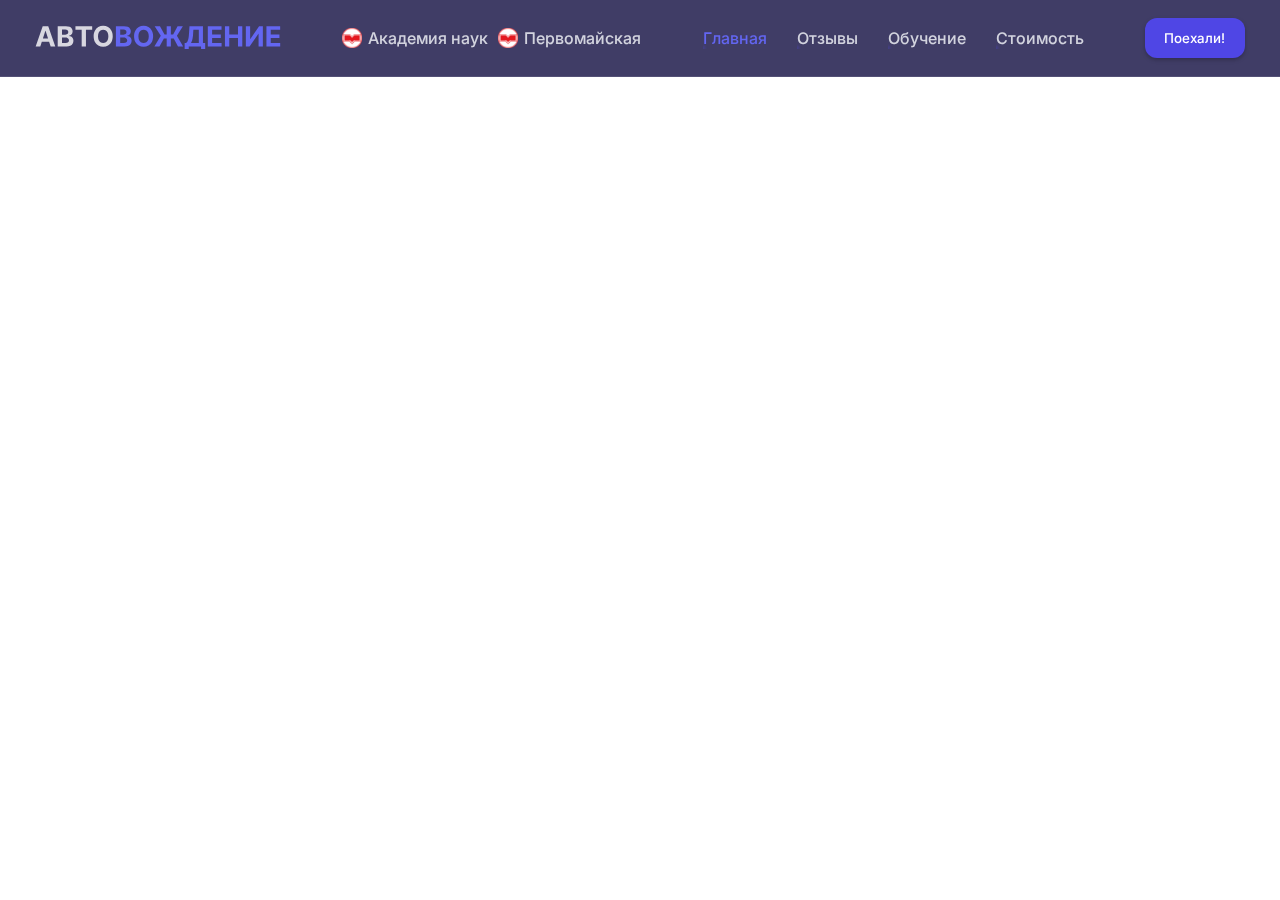
==== html/main_page.html @ e0bcc2ed "header layout complete" ====
<!DOCTYPE html>
<html lang="en">
  <head>
    <meta charset="UTF-8" />
    <meta name="viewport" content="width=device-width, initial-scale=1.0" />
    <link rel="stylesheet" href="../styles/css/style.css" />
    <link rel="stylesheet" href="../styles/main-page/css/style.css" />
    <title>Автовождение - Главная</title>
  </head>
  <body>
    <header class="header">
      <div class="header__logo">
        <svg
          xmlns="http://www.w3.org/2000/svg"
          width="246"
          height="26"
          viewBox="0 0 246 21"
          fill="none"
        >
          <path
            d="M5.27983 21H0.666193L7.69602 0.636363H13.2443L20.2642 21H15.6506L10.5497 5.28977H10.3906L5.27983 21ZM4.99148 12.9957H15.8892V16.3565H4.99148V12.9957ZM22.7152 21V0.636363H30.8686C32.3667 0.636363 33.6162 0.858428 34.6172 1.30256C35.6181 1.74669 36.3705 2.36316 36.8743 3.15199C37.3781 3.93419 37.63 4.8357 37.63 5.85653C37.63 6.65199 37.4709 7.35133 37.1527 7.95455C36.8345 8.55114 36.397 9.04167 35.8402 9.42614C35.29 9.80398 34.6603 10.0724 33.951 10.2315V10.4304C34.7266 10.4635 35.4524 10.6823 36.1286 11.0866C36.8113 11.491 37.3648 12.0578 37.7891 12.7869C38.2133 13.5095 38.4254 14.3712 38.4254 15.3722C38.4254 16.4527 38.157 17.4171 37.62 18.2656C37.0897 19.1075 36.3042 19.7737 35.2635 20.2642C34.2228 20.7547 32.9401 21 31.4155 21H22.7152ZM27.0206 17.4801H30.5305C31.7304 17.4801 32.6054 17.2514 33.1555 16.794C33.7057 16.33 33.9808 15.7135 33.9808 14.9446C33.9808 14.3812 33.8449 13.884 33.5732 13.4531C33.3014 13.0223 32.9136 12.6842 32.4098 12.4389C31.9126 12.1937 31.3194 12.071 30.63 12.071H27.0206V17.4801ZM27.0206 9.15767H30.2124C30.8023 9.15767 31.326 9.05492 31.7834 8.84943C32.2474 8.63731 32.612 8.33902 32.8771 7.95455C33.1489 7.57008 33.2848 7.10938 33.2848 6.57244C33.2848 5.83665 33.023 5.24337 32.4993 4.79261C31.9822 4.34186 31.2464 4.11648 30.2919 4.11648H27.0206V9.15767ZM40.4513 4.18608V0.636363H57.1758V4.18608H50.9414V21H46.6857V4.18608H40.4513ZM77.7134 10.8182C77.7134 13.0388 77.2925 14.928 76.4506 16.4858C75.6154 18.0436 74.4753 19.2334 73.0302 20.0554C71.5917 20.8707 69.9743 21.2784 68.1779 21.2784C66.3683 21.2784 64.7442 20.8674 63.3058 20.0455C61.8673 19.2235 60.7305 18.0336 59.8952 16.4759C59.06 14.9181 58.6424 13.0322 58.6424 10.8182C58.6424 8.59754 59.06 6.70833 59.8952 5.15057C60.7305 3.5928 61.8673 2.40625 63.3058 1.59091C64.7442 0.768939 66.3683 0.357954 68.1779 0.357954C69.9743 0.357954 71.5917 0.768939 73.0302 1.59091C74.4753 2.40625 75.6154 3.5928 76.4506 5.15057C77.2925 6.70833 77.7134 8.59754 77.7134 10.8182ZM73.3484 10.8182C73.3484 9.37973 73.1329 8.16667 72.7021 7.17898C72.2778 6.19129 71.6779 5.44224 70.9023 4.93182C70.1268 4.4214 69.2186 4.16619 68.1779 4.16619C67.1372 4.16619 66.229 4.4214 65.4535 4.93182C64.6779 5.44224 64.0747 6.19129 63.6438 7.17898C63.2196 8.16667 63.0075 9.37973 63.0075 10.8182C63.0075 12.2566 63.2196 13.4697 63.6438 14.4574C64.0747 15.4451 64.6779 16.1941 65.4535 16.7045C66.229 17.215 67.1372 17.4702 68.1779 17.4702C69.2186 17.4702 70.1268 17.215 70.9023 16.7045C71.6779 16.1941 72.2778 15.4451 72.7021 14.4574C73.1329 13.4697 73.3484 12.2566 73.3484 10.8182Z"
            fill="white"
            fill-opacity="0.8"
          />
          <path
            d="M80.9027 21V0.636363H89.0561C90.5542 0.636363 91.8037 0.858428 92.8047 1.30256C93.8056 1.74669 94.558 2.36316 95.0618 3.15199C95.5656 3.93419 95.8175 4.8357 95.8175 5.85653C95.8175 6.65199 95.6584 7.35133 95.3402 7.95455C95.022 8.55114 94.5845 9.04167 94.0277 9.42614C93.4775 9.80398 92.8478 10.0724 92.1385 10.2315V10.4304C92.9141 10.4635 93.6399 10.6823 94.3161 11.0866C94.9988 11.491 95.5523 12.0578 95.9766 12.7869C96.4008 13.5095 96.6129 14.3712 96.6129 15.3722C96.6129 16.4527 96.3445 17.4171 95.8075 18.2656C95.2772 19.1075 94.4917 19.7737 93.451 20.2642C92.4103 20.7547 91.1276 21 89.603 21H80.9027ZM85.2081 17.4801H88.718C89.9179 17.4801 90.7929 17.2514 91.343 16.794C91.8932 16.33 92.1683 15.7135 92.1683 14.9446C92.1683 14.3812 92.0324 13.884 91.7607 13.4531C91.4889 13.0223 91.1011 12.6842 90.5973 12.4389C90.1001 12.1937 89.5069 12.071 88.8175 12.071H85.2081V17.4801ZM85.2081 9.15767H88.3999C88.9898 9.15767 89.5135 9.05492 89.9709 8.84943C90.4349 8.63731 90.7995 8.33902 91.0646 7.95455C91.3364 7.57008 91.4723 7.10938 91.4723 6.57244C91.4723 5.83665 91.2105 5.24337 90.6868 4.79261C90.1697 4.34186 89.4339 4.11648 88.4794 4.11648H85.2081V9.15767ZM118.127 10.8182C118.127 13.0388 117.707 14.928 116.865 16.4858C116.029 18.0436 114.889 19.2334 113.444 20.0554C112.006 20.8707 110.388 21.2784 108.592 21.2784C106.782 21.2784 105.158 20.8674 103.72 20.0455C102.281 19.2235 101.145 18.0336 100.309 16.4759C99.4741 14.9181 99.0565 13.0322 99.0565 10.8182C99.0565 8.59754 99.4741 6.70833 100.309 5.15057C101.145 3.5928 102.281 2.40625 103.72 1.59091C105.158 0.768939 106.782 0.357954 108.592 0.357954C110.388 0.357954 112.006 0.768939 113.444 1.59091C114.889 2.40625 116.029 3.5928 116.865 5.15057C117.707 6.70833 118.127 8.59754 118.127 10.8182ZM113.762 10.8182C113.762 9.37973 113.547 8.16667 113.116 7.17898C112.692 6.19129 112.092 5.44224 111.316 4.93182C110.541 4.4214 109.633 4.16619 108.592 4.16619C107.551 4.16619 106.643 4.4214 105.868 4.93182C105.092 5.44224 104.489 6.19129 104.058 7.17898C103.634 8.16667 103.422 9.37973 103.422 10.8182C103.422 12.2566 103.634 13.4697 104.058 14.4574C104.489 15.4451 105.092 16.1941 105.868 16.7045C106.643 17.215 107.551 17.4702 108.592 17.4702C109.633 17.4702 110.541 17.215 111.316 16.7045C112.092 16.1941 112.692 15.4451 113.116 14.4574C113.547 13.4697 113.762 12.2566 113.762 10.8182ZM135.871 0.636363V21H131.695V0.636363H135.871ZM119.395 21L125.779 10.2614L119.664 0.636363H124.963L129.537 9.01847H138.138L142.593 0.636363H147.873L141.907 10.2315L148.171 21H143.03L138.725 12.9957H128.911L124.496 21H119.395ZM149.635 25.9119V17.5696H151.017C151.488 17.2315 151.919 16.7543 152.31 16.1378C152.701 15.5147 153.036 14.6562 153.314 13.5625C153.592 12.4621 153.791 11.0237 153.911 9.24716L154.487 0.636363H167.96V17.5696H170.188V25.892H166.051V21H153.771V25.9119H149.635ZM155.989 17.5696H163.824V4.18608H158.365L158.047 9.24716C157.961 10.5928 157.818 11.786 157.619 12.8267C157.427 13.8674 157.192 14.7789 156.913 15.5611C156.642 16.3366 156.333 17.0062 155.989 17.5696ZM172.805 21V0.636363H186.527V4.18608H177.11V9.03835H185.821V12.5881H177.11V17.4503H186.566V21H172.805ZM189.95 21V0.636363H194.255V9.03835H202.995V0.636363H207.29V21H202.995V12.5881H194.255V21H189.95ZM210.84 0.636363H215.136V13.4432H215.305L224.104 0.636363H227.873V21H223.567V8.18324H223.418L214.569 21H210.84V0.636363ZM231.43 21V0.636363H245.152V4.18608H235.735V9.03835H244.446V12.5881H235.735V17.4503H245.191V21H231.43Z"
            fill="#6366F1"
          />
        </svg>
      </div>
      <div class="header__location">
        <div class="header__location__item">
            <svg width="20" height="20" viewBox="0 0 20 20" fill="none" xmlns="http://www.w3.org/2000/svg" xmlns:xlink="http://www.w3.org/1999/xlink">
                <rect width="20" height="20" fill="url(#pattern0_81_361)"/>
                <defs>
                <pattern id="pattern0_81_361" patternContentUnits="objectBoundingBox" width="1" height="1">
                <use xlink:href="#image0_81_361" transform="scale(0.0045045)"/>
                </pattern>
                <image id="image0_81_361" width="222" height="222" preserveAspectRatio="none" xlink:href="[data-uri]"/>
                </defs>
            </svg>
            <span class="header__location__item__text">Академия наук</span>
        </div>
        <div class="header__location__item">
            <svg width="20" height="20" viewBox="0 0 20 20" fill="none" xmlns="http://www.w3.org/2000/svg" xmlns:xlink="http://www.w3.org/1999/xlink">
                <rect width="20" height="20" fill="url(#pattern0_81_361)"/>
                <defs>
                <pattern id="pattern0_81_361" patternContentUnits="objectBoundingBox" width="1" height="1">
                <use xlink:href="#image0_81_361" transform="scale(0.0045045)"/>
                </pattern>
                <image id="image0_81_361" width="222" height="222" preserveAspectRatio="none" xlink:href="[data-uri]"/>
                </defs>
            </svg>
            <span class="header__location__item__text">Первомайская</span>
        </div>
      </div>
      <nav class="header__nav">
        <ul class="header__nav__list">
            <li class="header__nav__list__item active">Главная<span></span></li>
            <li class="header__nav__list__item">Отзывы<span></span></li>
            <li class="header__nav__list__item">Обучение<span></span></li>
            <li class="header__nav__list__item">Стоимость<span></span></li>
        </ul>
      </nav>
      <div class="header__action">
        <button class="header__action__button">Поехали!</button>
      </div>
    </header>
  </body>
</html>
---- styles/css/style.css ----
@font-face {
  font-family: "Inter";
  src: url(../../assets/font/Inter-VariableFont_opsz\,wght.ttf);
}
* {
  margin: 0;
  padding: 0;
  box-sizing: border-box;
  font-family: "Inter";
}

body {
  font-size: 16px;
  font-weight: 500;
}/*# sourceMappingURL=style.css.map */
---- styles/main-page/css/style.css ----
.header {
  border-bottom: 1px solid rgba(255, 255, 255, 0.1);
  background: rgba(30, 27, 75, 0.85);
  backdrop-filter: blur(5px);
  padding: 18px 35px;
  display: flex;
  justify-content: space-between;
  align-items: center;
}
.header__location {
  display: flex;
  gap: 10px;
}
.header__location__item {
  display: flex;
  align-items: center;
}
.header__location__item__text {
  color: rgba(248, 250, 252, 0.8);
  margin-left: 6px;
}
.header__nav__list {
  display: flex;
  align-items: center;
  gap: 30px;
  list-style: none;
}
.header__nav__list__item {
  color: rgba(248, 250, 252, 0.8);
  transition: transform 0.2s cubic-bezier(0.34, 1.56, 0.64, 1), box-shadow 0.3s ease;
  overflow-x: hidden;
}
.header__nav__list__item span::after {
  content: "";
  display: block;
  width: 100%;
  height: 1px;
  box-shadow: 0px 0px 3px 2px rgba(79, 70, 229, 0.3);
  background: #4F46E5;
  transform: translateX(-100%);
  transition: transform 0.4s cubic-bezier(0.34, 1.56, 0.64, 1);
}
.header__nav__list__item:hover {
  transform: translateY(-2px) scale(1.1);
}
.header__nav__list__item:hover span::after {
  transform: translateX(0);
}
.header__nav__list__item.active {
  color: #6366F1;
}
.header__action__button {
  display: flex;
  width: 100px;
  height: 40px;
  padding: 12px 18px;
  justify-content: center;
  align-items: center;
  border-radius: 12px;
  background: #4f46e5;
  box-shadow: 0px 2px 4px rgba(0, 0, 0, 0.25), 0px 0px 0px 0px rgba(79, 70, 229, 0.4);
  outline: none;
  color: #ffffff;
  border: none;
  font-weight: 500;
  cursor: pointer;
  transition: background 0.3s ease, transform 0.2s cubic-bezier(0.34, 1.56, 0.64, 1), box-shadow 0.3s ease;
  position: relative;
  overflow: hidden;
  z-index: 1;
}
.header__action__button:hover {
  background: #4338ca;
  box-shadow: 0px 4px 8px rgba(0, 0, 0, 0.15), 0px 0px 12px 4px rgba(79, 70, 229, 0.3);
  transform: translateY(-2px) scale(1.02);
}
.header__action__button:active {
  background: #3730a3;
  transform: translateY(1px) scale(0.98);
  box-shadow: 0px 1px 2px rgba(0, 0, 0, 0.2), 0px 0px 6px 2px rgba(79, 70, 229, 0.2);
}
.header__action__button::after {
  content: "";
  position: absolute;
  top: 0;
  left: 0;
  width: 100%;
  height: 100%;
  background: rgba(255, 255, 255, 0.1);
  border-radius: 12px;
  opacity: 0;
  transition: opacity 0.3s ease, transform 0.4s ease;
  transform: scale(0.95);
  z-index: -1;
}
.header__action__button:hover::after {
  opacity: 1;
  transform: scale(1.05);
}
.header__action__button:focus-visible {
  box-shadow: 0px 0px 0px 3px rgba(255, 255, 255, 0.8), 0px 0px 12px 6px rgba(79, 70, 229, 0.4);
}/*# sourceMappingURL=style.css.map */
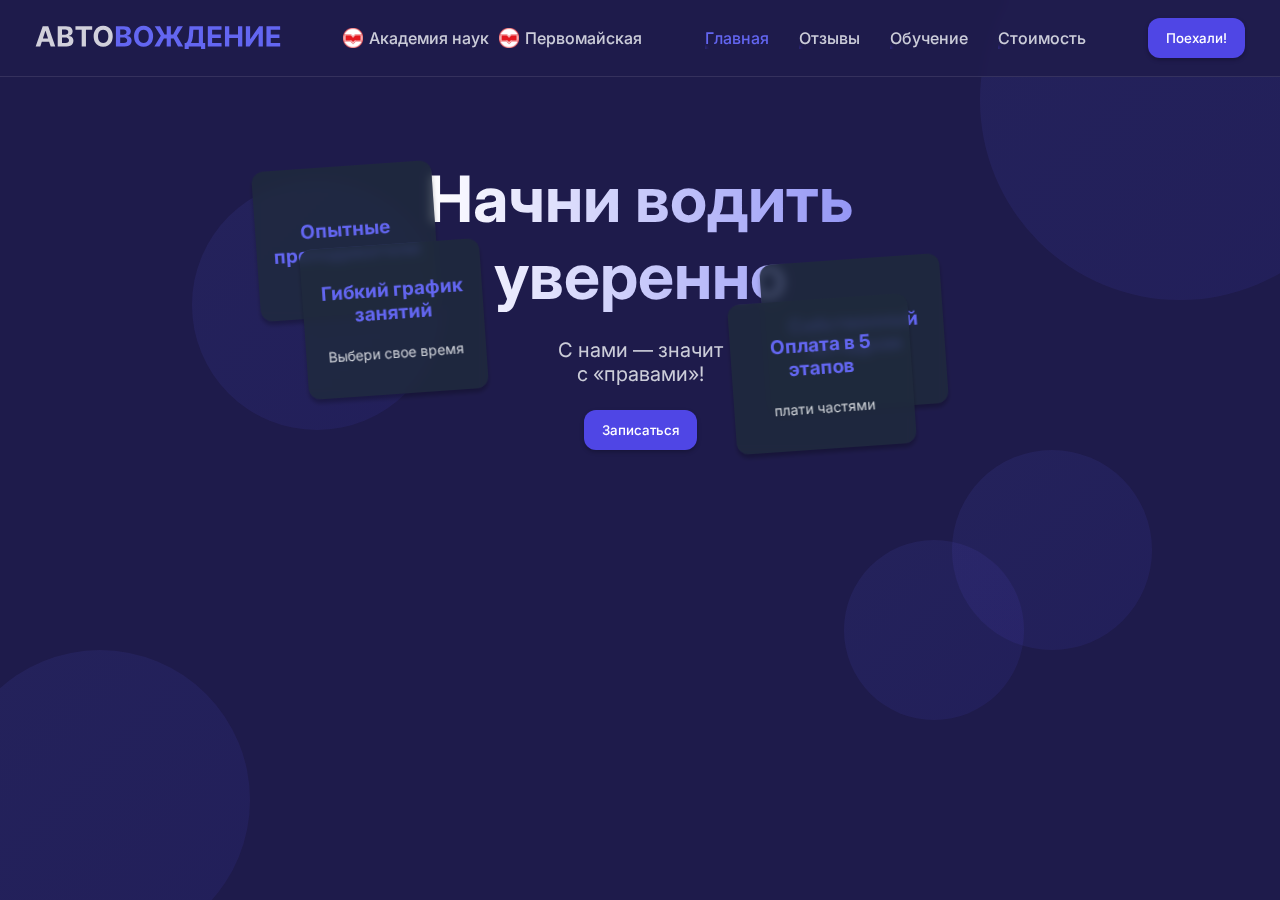
==== commit f8209ee3: "main-hero section" ====
--- a/html/main_page.html
+++ b/html/main_page.html
@@ -8,6 +8,15 @@
     <title>Автовождение - Главная</title>
   </head>
   <body>
+
+    <div class="animated-bg">
+      <div class="gradient-sphere sphere-1"></div>
+      <div class="gradient-sphere sphere-2"></div>
+      <div class="gradient-sphere sphere-3"></div>
+      <div class="gradient-sphere sphere-4"></div>
+      <div class="gradient-sphere sphere-5"></div>
+  </div>
+
     <header class="header">
       <div class="header__logo">
         <svg
@@ -30,41 +39,110 @@
       </div>
       <div class="header__location">
         <div class="header__location__item">
-            <svg width="20" height="20" viewBox="0 0 20 20" fill="none" xmlns="http://www.w3.org/2000/svg" xmlns:xlink="http://www.w3.org/1999/xlink">
-                <rect width="20" height="20" fill="url(#pattern0_81_361)"/>
-                <defs>
-                <pattern id="pattern0_81_361" patternContentUnits="objectBoundingBox" width="1" height="1">
-                <use xlink:href="#image0_81_361" transform="scale(0.0045045)"/>
-                </pattern>
-                <image id="image0_81_361" width="222" height="222" preserveAspectRatio="none" xlink:href="[data-uri]"/>
-                </defs>
-            </svg>
-            <span class="header__location__item__text">Академия наук</span>
+          <svg
+            width="20"
+            height="20"
+            viewBox="0 0 20 20"
+            fill="none"
+            xmlns="http://www.w3.org/2000/svg"
+            xmlns:xlink="http://www.w3.org/1999/xlink"
+          >
+            <rect width="20" height="20" fill="url(#pattern0_81_361)" />
+            <defs>
+              <pattern
+                id="pattern0_81_361"
+                patternContentUnits="objectBoundingBox"
+                width="1"
+                height="1"
+              >
+                <use xlink:href="#image0_81_361" transform="scale(0.0045045)" />
+              </pattern>
+              <image
+                id="image0_81_361"
+                width="222"
+                height="222"
+                preserveAspectRatio="none"
+                xlink:href="[data-uri]"
+              />
+            </defs>
+          </svg>
+          <span class="header__location__item__text">Академия наук</span>
         </div>
         <div class="header__location__item">
-            <svg width="20" height="20" viewBox="0 0 20 20" fill="none" xmlns="http://www.w3.org/2000/svg" xmlns:xlink="http://www.w3.org/1999/xlink">
-                <rect width="20" height="20" fill="url(#pattern0_81_361)"/>
-                <defs>
-                <pattern id="pattern0_81_361" patternContentUnits="objectBoundingBox" width="1" height="1">
-                <use xlink:href="#image0_81_361" transform="scale(0.0045045)"/>
-                </pattern>
-                <image id="image0_81_361" width="222" height="222" preserveAspectRatio="none" xlink:href="[data-uri]"/>
-                </defs>
-            </svg>
-            <span class="header__location__item__text">Первомайская</span>
+          <svg
+            width="20"
+            height="20"
+            viewBox="0 0 20 20"
+            fill="none"
+            xmlns="http://www.w3.org/2000/svg"
+            xmlns:xlink="http://www.w3.org/1999/xlink"
+          >
+            <rect width="20" height="20" fill="url(#pattern0_81_361)" />
+            <defs>
+              <pattern
+                id="pattern0_81_361"
+                patternContentUnits="objectBoundingBox"
+                width="1"
+                height="1"
+              >
+                <use xlink:href="#image0_81_361" transform="scale(0.0045045)" />
+              </pattern>
+              <image
+                id="image0_81_361"
+                width="222"
+                height="222"
+                preserveAspectRatio="none"
+                xlink:href="[data-uri]"
+              />
+            </defs>
+          </svg>
+          <span class="header__location__item__text">Первомайская</span>
         </div>
       </div>
       <nav class="header__nav">
         <ul class="header__nav__list">
-            <li class="header__nav__list__item active">Главная<span></span></li>
-            <li class="header__nav__list__item">Отзывы<span></span></li>
-            <li class="header__nav__list__item">Обучение<span></span></li>
-            <li class="header__nav__list__item">Стоимость<span></span></li>
+          <li class="header__nav__list__item active">Главная<span></span></li>
+          <li class="header__nav__list__item">Отзывы<span></span></li>
+          <li class="header__nav__list__item">Обучение<span></span></li>
+          <li class="header__nav__list__item">Стоимость<span></span></li>
         </ul>
       </nav>
       <div class="header__action">
-        <button class="header__action__button">Поехали!</button>
+        <button class="header__action__button button">Поехали!</button>
       </div>
     </header>
+
+    <main class="main">
+      <section class="hero">
+        <div class="container">
+          <div class="hero__content">
+            <h1 class="hero__content__title">Начни водить <br />уверенно</h1>
+            <div class="flying-card">
+              <h4 class="flying-card__title">Собственный автодром</h4>
+              
+            </div>
+            <div class="flying-card">
+              <h4 class="flying-card__title">Оплата в 5 этапов</h4>
+              <p class="flying-card__text">плати частями</p>
+            </div>
+            <div class="flying-card">
+              <h4 class="flying-card__title">Опытные
+                преподаватели</h4>
+              <!-- <p class="flying-card__text">плати частями</p> -->
+            </div>
+            <div class="flying-card">
+              <h4 class="flying-card__title">Гибкий график занятий</h4>
+              <p class="flying-card__text">Выбери свое 
+                время</p>
+            </div>
+            <h3 class="hero__content__subtitle">
+              С нами — значит<br />
+              с «правами»!
+            </h3>
+            <button class="hero__content__button button">Записаться</button>
+          </div>
+        </div>
+      </section>
+    </main>
   </body>
 </html>
--- a/styles/css/style.css
+++ b/styles/css/style.css
@@ -12,4 +12,138 @@
 body {
   font-size: 16px;
   font-weight: 500;
+}
+
+.container {
+  max-width: 1200px;
+  margin: 0 auto;
+  padding: 0 20px;
+}
+
+.button {
+  display: flex;
+  height: 40px;
+  padding: 12px 18px;
+  justify-content: center;
+  align-items: center;
+  border-radius: 12px;
+  background: #4f46e5;
+  box-shadow: 0px 2px 4px rgba(0, 0, 0, 0.25), 0px 0px 0px 0px rgba(79, 70, 229, 0.4);
+  outline: none;
+  color: #ffffff;
+  border: none;
+  font-weight: 500;
+  cursor: pointer;
+  transition: background 0.3s ease, transform 0.2s cubic-bezier(0.34, 1.56, 0.64, 1), box-shadow 0.3s ease;
+  position: relative;
+  overflow: hidden;
+  z-index: 1;
+}
+.button:hover {
+  background: #4338ca;
+  box-shadow: 0px 4px 8px rgba(0, 0, 0, 0.15), 0px 0px 12px 4px rgba(79, 70, 229, 0.3);
+  transform: translateY(-2px) scale(1.02);
+}
+.button:active {
+  background: #3730a3;
+  transform: translateY(1px) scale(0.98);
+  box-shadow: 0px 1px 2px rgba(0, 0, 0, 0.2), 0px 0px 6px 2px rgba(79, 70, 229, 0.2);
+}
+.button::after {
+  content: "";
+  position: absolute;
+  top: 0;
+  left: 0;
+  width: 100%;
+  height: 100%;
+  background: rgba(255, 255, 255, 0.1);
+  border-radius: 12px;
+  opacity: 0;
+  transition: opacity 0.3s ease, transform 0.4s ease;
+  transform: scale(0.95);
+  z-index: -1;
+}
+.button:hover::after {
+  opacity: 1;
+  transform: scale(1.05);
+}
+.button:focus-visible {
+  box-shadow: 0px 0px 0px 3px rgba(255, 255, 255, 0.8), 0px 0px 12px 6px rgba(79, 70, 229, 0.4);
+}
+
+/* Animated Background */
+.animated-bg {
+  position: fixed;
+  top: 0;
+  left: 0;
+  width: 100%;
+  height: 100%;
+  pointer-events: none;
+  z-index: -1;
+  overflow: hidden;
+}
+
+.gradient-sphere {
+  position: absolute;
+  border-radius: 50%;
+  background: linear-gradient(135deg, #6366F1, #4F46E5);
+  opacity: 0.1;
+  transition: transform 0.3s ease;
+  animation: floatSphere 20s infinite ease-in-out;
+  z-index: 10;
+}
+
+.sphere-1 {
+  width: 400px;
+  height: 400px;
+  top: -100px;
+  right: -100px;
+  animation-delay: 0s;
+}
+
+.sphere-2 {
+  width: 300px;
+  height: 300px;
+  bottom: -50px;
+  left: -50px;
+  animation-delay: -5s;
+}
+
+.sphere-3 {
+  width: 200px;
+  height: 200px;
+  top: 50%;
+  right: 10%;
+  animation-delay: -10s;
+}
+
+.sphere-4 {
+  width: 250px;
+  height: 250px;
+  top: 20%;
+  left: 15%;
+  animation-delay: -7s;
+}
+
+.sphere-5 {
+  width: 180px;
+  height: 180px;
+  bottom: 20%;
+  right: 20%;
+  animation-delay: -12s;
+}
+
+@keyframes floatSphere {
+  0%, 100% {
+    transform: translate(0, 0) scale(1);
+  }
+  25% {
+    transform: translate(50px, 30px) scale(1.1);
+  }
+  50% {
+    transform: translate(0, 60px) scale(1);
+  }
+  75% {
+    transform: translate(-50px, 30px) scale(0.9);
+  }
 }/*# sourceMappingURL=style.css.map */--- a/styles/main-page/css/style.css
+++ b/styles/main-page/css/style.css
@@ -1,4 +1,7 @@
 .header {
+  z-index: 100;
+  position: fixed;
+  width: 100%;
   border-bottom: 1px solid rgba(255, 255, 255, 0.1);
   background: rgba(30, 27, 75, 0.85);
   backdrop-filter: blur(5px);
@@ -49,54 +52,117 @@
 .header__nav__list__item.active {
   color: #6366F1;
 }
-.header__action__button {
+
+.hero {
+  width: 100%;
+  padding: 160px 0 120px;
+  justify-content: center;
+}
+.hero__content {
+  max-width: 800px;
+  margin: 0 auto;
+  position: relative;
   display: flex;
-  width: 100px;
-  height: 40px;
-  padding: 12px 18px;
+  flex-direction: column;
   justify-content: center;
+  text-align: center;
   align-items: center;
+}
+.hero__content__title {
+  font-family: Inter;
+  font-size: 64px;
+  font-style: normal;
+  font-weight: 700;
+  background: linear-gradient(90deg, #ffffff 0%, #6366F1 73%);
+  background-clip: text;
+  -webkit-background-clip: text;
+  -webkit-text-fill-color: transparent;
+  background-size: 200%;
+  animation: titleGrad 2s infinite alternate;
+}
+.hero__content__subtitle {
+  font-weight: 400;
+  font-size: 20px;
+  color: rgba(248, 250, 252, 0.8);
+  margin-top: 24px;
+}
+.hero__content__button {
+  margin-top: 24px;
+}
+
+.flying-card {
+  position: absolute;
+  transform: rotate(-4deg);
+  display: flex;
+  width: 180px;
+  height: 150px;
+  padding: 28px 19px;
+  flex-direction: column;
+  align-items: center;
+  justify-content: center;
+  gap: 20px;
   border-radius: 12px;
-  background: #4f46e5;
-  box-shadow: 0px 2px 4px rgba(0, 0, 0, 0.25), 0px 0px 0px 0px rgba(79, 70, 229, 0.4);
-  outline: none;
-  color: #ffffff;
-  border: none;
-  font-weight: 500;
-  cursor: pointer;
-  transition: background 0.3s ease, transform 0.2s cubic-bezier(0.34, 1.56, 0.64, 1), box-shadow 0.3s ease;
-  position: relative;
-  overflow: hidden;
-  z-index: 1;
+  background: rgba(30, 41, 59, 0.8);
+  box-shadow: 0px 4px 4px 0px rgba(0, 0, 0, 0.25);
+  backdrop-filter: blur(5px);
+  transition: transform 0.5s ease, z-index 0.5s;
 }
-.header__action__button:hover {
-  background: #4338ca;
-  box-shadow: 0px 4px 8px rgba(0, 0, 0, 0.15), 0px 0px 12px 4px rgba(79, 70, 229, 0.3);
-  transform: translateY(-2px) scale(1.02);
+.flying-card:nth-of-type(1) {
+  right: 12%;
+  top: 34%;
+  animation: flying-card 4s alternate infinite ease-in-out 1.5s;
 }
-.header__action__button:active {
-  background: #3730a3;
-  transform: translateY(1px) scale(0.98);
-  box-shadow: 0px 1px 2px rgba(0, 0, 0, 0.2), 0px 0px 6px 2px rgba(79, 70, 229, 0.2);
+.flying-card:nth-of-type(2) {
+  right: 16%;
+  top: 48%;
+  animation: flying-card 4s alternate infinite ease-in-out 3s;
 }
-.header__action__button::after {
-  content: "";
-  position: absolute;
-  top: 0;
-  left: 0;
-  width: 100%;
-  height: 100%;
-  background: rgba(255, 255, 255, 0.1);
-  border-radius: 12px;
-  opacity: 0;
-  transition: opacity 0.3s ease, transform 0.4s ease;
-  transform: scale(0.95);
-  z-index: -1;
+.flying-card:nth-of-type(3) {
+  left: 2%;
+  top: 2%;
+  animation: flying-card 4s alternate infinite ease-in-out 1.5s;
 }
-.header__action__button:hover::after {
-  opacity: 1;
-  transform: scale(1.05);
+.flying-card:nth-of-type(4) {
+  left: 8%;
+  top: 29%;
+  animation: flying-card 4s alternate infinite ease-in-out 3s;
 }
-.header__action__button:focus-visible {
-  box-shadow: 0px 0px 0px 3px rgba(255, 255, 255, 0.8), 0px 0px 12px 6px rgba(79, 70, 229, 0.4);
+.flying-card__title {
+  color: #6366F1;
+  text-align: center;
+  font-size: 19px;
+  font-weight: 700;
+}
+.flying-card__text {
+  color: rgba(248, 250, 252, 0.8);
+  font-size: 14px;
+  font-weight: 400;
+}
+.flying-card:hover {
+  animation: none;
+  transform: rotate(0deg) translateY(0) scale(1.2) translateX(-25%);
+  z-index: 10;
+}
+
+@keyframes titleGrad {
+  0% {
+    background-position-x: 0%;
+  }
+  100% {
+    background-position-x: 70%;
+  }
+}
+@keyframes flying-card {
+  0% {
+    transform: translateY(0px) rotate(-4deg);
+  }
+  50% {
+    transform: translateY(-10px) rotate(-4deg);
+  }
+  100% {
+    transform: translateY(0px) rotate(-4deg);
+  }
+}
+body {
+  background: #1E1B4B;
 }/*# sourceMappingURL=style.css.map */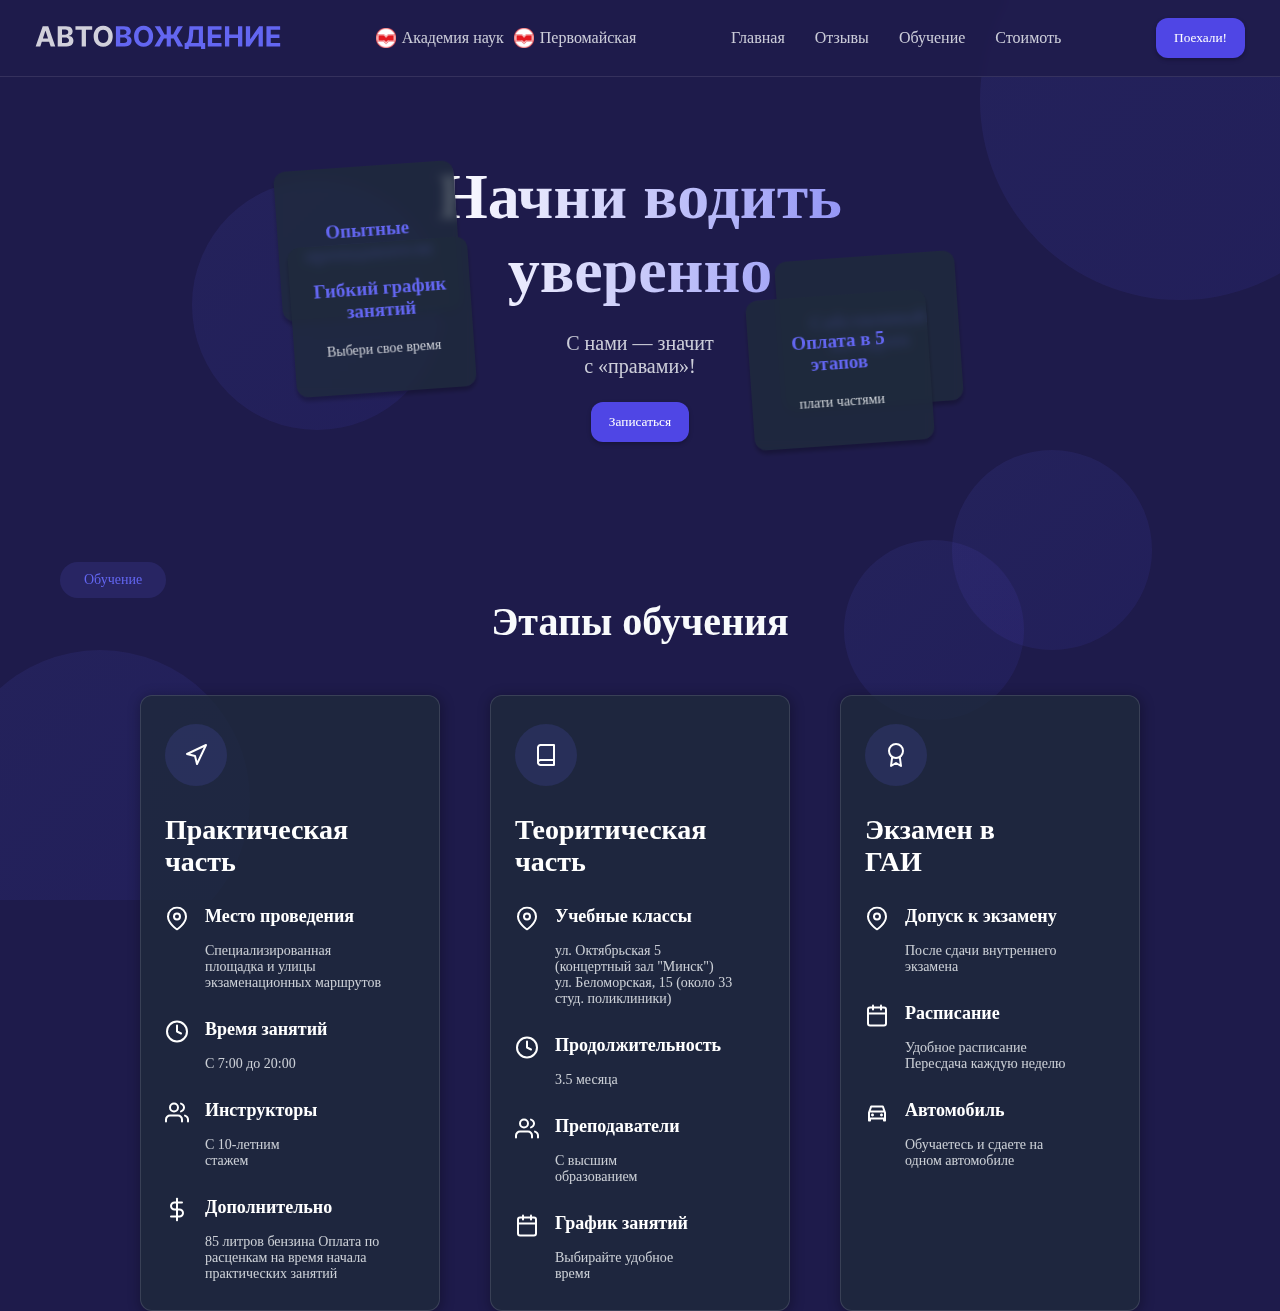
==== commit a2ff929e: "main-stages" ====
--- a/html/main_page.html
+++ b/html/main_page.html
@@ -8,14 +8,13 @@
     <title>Автовождение - Главная</title>
   </head>
   <body>
-
     <div class="animated-bg">
       <div class="gradient-sphere sphere-1"></div>
       <div class="gradient-sphere sphere-2"></div>
       <div class="gradient-sphere sphere-3"></div>
       <div class="gradient-sphere sphere-4"></div>
       <div class="gradient-sphere sphere-5"></div>
-  </div>
+    </div>
 
     <header class="header">
       <div class="header__logo">
@@ -101,10 +100,12 @@
       </div>
       <nav class="header__nav">
         <ul class="header__nav__list">
-          <li class="header__nav__list__item active">Главная<span></span></li>
-          <li class="header__nav__list__item">Отзывы<span></span></li>
-          <li class="header__nav__list__item">Обучение<span></span></li>
-          <li class="header__nav__list__item">Стоимость<span></span></li>
+          <li class="header__nav__list__item active"><a href="#" class="header__nav__list__item__link">Главная</a><span></span></li>
+          <li class="header__nav__list__item"><a href="#" class="header__nav__list__item__link">Отзывы</a><span></span></li>
+          <li class="header__nav__list__item">
+             <a href="#" class="header__nav__list__item__link">Обучение</a>
+            <span></span></li>
+          <li class="header__nav__list__item"><a href="#" class="header__nav__list__item__link">Стоимоть</a><span></span></li>
         </ul>
       </nav>
       <div class="header__action">
@@ -119,21 +120,18 @@
             <h1 class="hero__content__title">Начни водить <br />уверенно</h1>
             <div class="flying-card">
               <h4 class="flying-card__title">Собственный автодром</h4>
-              
             </div>
             <div class="flying-card">
               <h4 class="flying-card__title">Оплата в 5 этапов</h4>
               <p class="flying-card__text">плати частями</p>
             </div>
             <div class="flying-card">
-              <h4 class="flying-card__title">Опытные
-                преподаватели</h4>
+              <h4 class="flying-card__title">Опытные преподаватели</h4>
               <!-- <p class="flying-card__text">плати частями</p> -->
             </div>
             <div class="flying-card">
               <h4 class="flying-card__title">Гибкий график занятий</h4>
-              <p class="flying-card__text">Выбери свое 
-                время</p>
+              <p class="flying-card__text">Выбери свое время</p>
             </div>
             <h3 class="hero__content__subtitle">
               С нами — значит<br />
@@ -143,6 +141,626 @@
           </div>
         </div>
       </section>
+
+      <section class="stages">
+        <div class="container">
+          <div class="badge-container">
+            <div class="badge">
+              <span class="badge__text"> Обучение </span>
+            </div>
+          </div>
+
+          <h2 class="stages__title">Этапы обучения</h2>
+
+          <div class="stages__cards">
+            <div class="stages__cards__item">
+              <div class="stages__cards__item__logo">
+                <svg
+                  width="24"
+                  height="24"
+                  viewBox="0 0 24 24"
+                  fill="none"
+                  xmlns="http://www.w3.org/2000/svg"
+                >
+                  <path
+                    d="M3 11L22 2L13 21L11 13L3 11Z"
+                    stroke="white"
+                    stroke-width="2"
+                    stroke-linecap="round"
+                    stroke-linejoin="round"
+                  />
+                </svg>
+              </div>
+              <h3 class="stages__cards__item__title">
+                Практическая <br />часть
+              </h3>
+              <div class="stages__cards__item__content">
+                <div class="stages__cards__item__content__block">
+                  <div class="stages__cards__item__content__block__logo">
+                    <svg
+                      width="24"
+                      height="25"
+                      viewBox="0 0 24 25"
+                      fill="none"
+                      xmlns="http://www.w3.org/2000/svg"
+                    >
+                      <g clip-path="url(#clip0_81_279)">
+                        <path
+                          d="M21 10.5C21 17.5 12 23.5 12 23.5C12 23.5 3 17.5 3 10.5C3 8.11305 3.94821 5.82387 5.63604 4.13604C7.32387 2.44821 9.61305 1.5 12 1.5C14.3869 1.5 16.6761 2.44821 18.364 4.13604C20.0518 5.82387 21 8.11305 21 10.5Z"
+                          stroke="white"
+                          stroke-width="2"
+                          stroke-linecap="round"
+                          stroke-linejoin="round"
+                        />
+                        <path
+                          d="M12 13.5C13.6569 13.5 15 12.1569 15 10.5C15 8.84315 13.6569 7.5 12 7.5C10.3431 7.5 9 8.84315 9 10.5C9 12.1569 10.3431 13.5 12 13.5Z"
+                          stroke="white"
+                          stroke-width="2"
+                          stroke-linecap="round"
+                          stroke-linejoin="round"
+                        />
+                      </g>
+                      <defs>
+                        <clipPath id="clip0_81_279">
+                          <rect
+                            width="24"
+                            height="24"
+                            fill="white"
+                            transform="translate(0 0.5)"
+                          />
+                        </clipPath>
+                      </defs>
+                    </svg>
+                  </div>
+                  <div class="stages__cards__item__content__block__content">
+                    <h4
+                      class="stages__cards__item__content__block__content__title"
+                    >
+                      Место проведения
+                    </h4>
+                    <p
+                      class="stages__cards__item__content__block__content__text"
+                    >
+                      Специализированная площадка и улицы экзаменационных
+                      маршрутов
+                    </p>
+                  </div>
+                </div>
+                <div class="stages__cards__item__content__block">
+                  <div class="stages__cards__item__content__block__logo">
+                    <svg
+                      width="24"
+                      height="25"
+                      viewBox="0 0 24 25"
+                      fill="none"
+                      xmlns="http://www.w3.org/2000/svg"
+                    >
+                      <path
+                        d="M12 22.5C17.5228 22.5 22 18.0228 22 12.5C22 6.97715 17.5228 2.5 12 2.5C6.47715 2.5 2 6.97715 2 12.5C2 18.0228 6.47715 22.5 12 22.5Z"
+                        stroke="white"
+                        stroke-width="2"
+                        stroke-linecap="round"
+                        stroke-linejoin="round"
+                      />
+                      <path
+                        d="M12 6.5V12.5L16 14.5"
+                        stroke="white"
+                        stroke-width="2"
+                        stroke-linecap="round"
+                        stroke-linejoin="round"
+                      />
+                    </svg>
+                  </div>
+                  <div class="stages__cards__item__content__block__content">
+                    <h4
+                      class="stages__cards__item__content__block__content__title"
+                    >
+                      Время занятий
+                    </h4>
+                    <p
+                      class="stages__cards__item__content__block__content__text"
+                    >
+                      С 7:00 до 20:00
+                    </p>
+                  </div>
+                </div>
+                <div class="stages__cards__item__content__block">
+                  <div class="stages__cards__item__content__block__logo">
+                    <svg
+                      width="24"
+                      height="25"
+                      viewBox="0 0 24 25"
+                      fill="none"
+                      xmlns="http://www.w3.org/2000/svg"
+                    >
+                      <path
+                        d="M17 21.5V19.5C17 18.4391 16.5786 17.4217 15.8284 16.6716C15.0783 15.9214 14.0609 15.5 13 15.5H5C3.93913 15.5 2.92172 15.9214 2.17157 16.6716C1.42143 17.4217 1 18.4391 1 19.5V21.5"
+                        stroke="white"
+                        stroke-width="2"
+                        stroke-linecap="round"
+                        stroke-linejoin="round"
+                      />
+                      <path
+                        d="M9 11.5C11.2091 11.5 13 9.70914 13 7.5C13 5.29086 11.2091 3.5 9 3.5C6.79086 3.5 5 5.29086 5 7.5C5 9.70914 6.79086 11.5 9 11.5Z"
+                        stroke="white"
+                        stroke-width="2"
+                        stroke-linecap="round"
+                        stroke-linejoin="round"
+                      />
+                      <path
+                        d="M23 21.5V19.5C22.9993 18.6137 22.7044 17.7528 22.1614 17.0523C21.6184 16.3519 20.8581 15.8516 20 15.63"
+                        stroke="white"
+                        stroke-width="2"
+                        stroke-linecap="round"
+                        stroke-linejoin="round"
+                      />
+                      <path
+                        d="M16 3.63C16.8604 3.85031 17.623 4.35071 18.1676 5.05232C18.7122 5.75392 19.0078 6.61683 19.0078 7.505C19.0078 8.39318 18.7122 9.25608 18.1676 9.95769C17.623 10.6593 16.8604 11.1597 16 11.38"
+                        stroke="white"
+                        stroke-width="2"
+                        stroke-linecap="round"
+                        stroke-linejoin="round"
+                      />
+                    </svg>
+                  </div>
+                  <div class="stages__cards__item__content__block__content">
+                    <h4
+                      class="stages__cards__item__content__block__content__title"
+                    >
+                      Инструкторы
+                    </h4>
+                    <p
+                      class="stages__cards__item__content__block__content__text"
+                    >
+                      С 10-летним стажем
+                    </p>
+                  </div>
+                </div>
+                <div class="stages__cards__item__content__block">
+                  <div class="stages__cards__item__content__block__logo">
+                    <svg
+                      width="24"
+                      height="25"
+                      viewBox="0 0 24 25"
+                      fill="none"
+                      xmlns="http://www.w3.org/2000/svg"
+                    >
+                      <g clip-path="url(#clip0_81_301)">
+                        <path
+                          d="M12 1.5V23.5"
+                          stroke="white"
+                          stroke-width="2"
+                          stroke-linecap="round"
+                          stroke-linejoin="round"
+                        />
+                        <path
+                          d="M17 5.5H9.5C8.57174 5.5 7.6815 5.86875 7.02513 6.52513C6.36875 7.1815 6 8.07174 6 9C6 9.92826 6.36875 10.8185 7.02513 11.4749C7.6815 12.1313 8.57174 12.5 9.5 12.5H14.5C15.4283 12.5 16.3185 12.8687 16.9749 13.5251C17.6313 14.1815 18 15.0717 18 16C18 16.9283 17.6313 17.8185 16.9749 18.4749C16.3185 19.1313 15.4283 19.5 14.5 19.5H6"
+                          stroke="white"
+                          stroke-width="2"
+                          stroke-linecap="round"
+                          stroke-linejoin="round"
+                        />
+                      </g>
+                      <defs>
+                        <clipPath id="clip0_81_301">
+                          <rect
+                            width="24"
+                            height="24"
+                            fill="white"
+                            transform="translate(0 0.5)"
+                          />
+                        </clipPath>
+                      </defs>
+                    </svg>
+                  </div>
+                  <div class="stages__cards__item__content__block__content">
+                    <h4
+                      class="stages__cards__item__content__block__content__title"
+                    >
+                      Дополнительно
+                    </h4>
+                    <p
+                      class="stages__cards__item__content__block__content__text"
+                    >
+                      85 литров бензина Оплата по расценкам на время начала
+                      практических занятий
+                    </p>
+                  </div>
+                </div>
+              </div>
+            </div>
+            <div class="stages__cards__item">
+              <div class="stages__cards__item__logo">
+                <svg
+                  width="24"
+                  height="24"
+                  viewBox="0 0 24 24"
+                  fill="none"
+                  xmlns="http://www.w3.org/2000/svg"
+                >
+                  <path
+                    d="M4 19.5C4 18.837 4.26339 18.2011 4.73223 17.7322C5.20107 17.2634 5.83696 17 6.5 17H20"
+                    stroke="white"
+                    stroke-width="2"
+                    stroke-linecap="round"
+                    stroke-linejoin="round"
+                  />
+                  <path
+                    d="M6.5 2H20V22H6.5C5.83696 22 5.20107 21.7366 4.73223 21.2678C4.26339 20.7989 4 20.163 4 19.5V4.5C4 3.83696 4.26339 3.20107 4.73223 2.73223C5.20107 2.26339 5.83696 2 6.5 2Z"
+                    stroke="white"
+                    stroke-width="2"
+                    stroke-linecap="round"
+                    stroke-linejoin="round"
+                  />
+                </svg>
+              </div>
+              <h3 class="stages__cards__item__title">
+                Теоритическая<br />
+                часть
+              </h3>
+              <div class="stages__cards__item__content">
+                <div class="stages__cards__item__content__block">
+                  <div class="stages__cards__item__content__block__logo">
+                    <svg
+                      width="24"
+                      height="25"
+                      viewBox="0 0 24 25"
+                      fill="none"
+                      xmlns="http://www.w3.org/2000/svg"
+                    >
+                      <g clip-path="url(#clip0_81_279)">
+                        <path
+                          d="M21 10.5C21 17.5 12 23.5 12 23.5C12 23.5 3 17.5 3 10.5C3 8.11305 3.94821 5.82387 5.63604 4.13604C7.32387 2.44821 9.61305 1.5 12 1.5C14.3869 1.5 16.6761 2.44821 18.364 4.13604C20.0518 5.82387 21 8.11305 21 10.5Z"
+                          stroke="white"
+                          stroke-width="2"
+                          stroke-linecap="round"
+                          stroke-linejoin="round"
+                        />
+                        <path
+                          d="M12 13.5C13.6569 13.5 15 12.1569 15 10.5C15 8.84315 13.6569 7.5 12 7.5C10.3431 7.5 9 8.84315 9 10.5C9 12.1569 10.3431 13.5 12 13.5Z"
+                          stroke="white"
+                          stroke-width="2"
+                          stroke-linecap="round"
+                          stroke-linejoin="round"
+                        />
+                      </g>
+                      <defs>
+                        <clipPath id="clip0_81_279">
+                          <rect
+                            width="24"
+                            height="24"
+                            fill="white"
+                            transform="translate(0 0.5)"
+                          />
+                        </clipPath>
+                      </defs>
+                    </svg>
+                  </div>
+                  <div class="stages__cards__item__content__block__content">
+                    <h4
+                      class="stages__cards__item__content__block__content__title"
+                    >
+                      Учебные классы
+                    </h4>
+                    <p
+                      class="stages__cards__item__content__block__content__text"
+                    >
+                      ул. Октябрьская 5 (концертный зал "Минск") ул.
+                      Беломорская, 15 (около 33 студ. поликлиники)
+                    </p>
+                  </div>
+                </div>
+                <div class="stages__cards__item__content__block">
+                  <div class="stages__cards__item__content__block__logo">
+                    <svg
+                      width="24"
+                      height="25"
+                      viewBox="0 0 24 25"
+                      fill="none"
+                      xmlns="http://www.w3.org/2000/svg"
+                    >
+                      <path
+                        d="M12 22.5C17.5228 22.5 22 18.0228 22 12.5C22 6.97715 17.5228 2.5 12 2.5C6.47715 2.5 2 6.97715 2 12.5C2 18.0228 6.47715 22.5 12 22.5Z"
+                        stroke="white"
+                        stroke-width="2"
+                        stroke-linecap="round"
+                        stroke-linejoin="round"
+                      />
+                      <path
+                        d="M12 6.5V12.5L16 14.5"
+                        stroke="white"
+                        stroke-width="2"
+                        stroke-linecap="round"
+                        stroke-linejoin="round"
+                      />
+                    </svg>
+                  </div>
+                  <div class="stages__cards__item__content__block__content">
+                    <h4
+                      class="stages__cards__item__content__block__content__title"
+                    >
+                      Продолжительность
+                    </h4>
+                    <p
+                      class="stages__cards__item__content__block__content__text"
+                    >
+                      3.5 месяца
+                    </p>
+                  </div>
+                </div>
+                <div class="stages__cards__item__content__block">
+                  <div class="stages__cards__item__content__block__logo">
+                    <svg
+                      width="24"
+                      height="25"
+                      viewBox="0 0 24 25"
+                      fill="none"
+                      xmlns="http://www.w3.org/2000/svg"
+                    >
+                      <path
+                        d="M17 21.5V19.5C17 18.4391 16.5786 17.4217 15.8284 16.6716C15.0783 15.9214 14.0609 15.5 13 15.5H5C3.93913 15.5 2.92172 15.9214 2.17157 16.6716C1.42143 17.4217 1 18.4391 1 19.5V21.5"
+                        stroke="white"
+                        stroke-width="2"
+                        stroke-linecap="round"
+                        stroke-linejoin="round"
+                      />
+                      <path
+                        d="M9 11.5C11.2091 11.5 13 9.70914 13 7.5C13 5.29086 11.2091 3.5 9 3.5C6.79086 3.5 5 5.29086 5 7.5C5 9.70914 6.79086 11.5 9 11.5Z"
+                        stroke="white"
+                        stroke-width="2"
+                        stroke-linecap="round"
+                        stroke-linejoin="round"
+                      />
+                      <path
+                        d="M23 21.5V19.5C22.9993 18.6137 22.7044 17.7528 22.1614 17.0523C21.6184 16.3519 20.8581 15.8516 20 15.63"
+                        stroke="white"
+                        stroke-width="2"
+                        stroke-linecap="round"
+                        stroke-linejoin="round"
+                      />
+                      <path
+                        d="M16 3.63C16.8604 3.85031 17.623 4.35071 18.1676 5.05232C18.7122 5.75392 19.0078 6.61683 19.0078 7.505C19.0078 8.39318 18.7122 9.25608 18.1676 9.95769C17.623 10.6593 16.8604 11.1597 16 11.38"
+                        stroke="white"
+                        stroke-width="2"
+                        stroke-linecap="round"
+                        stroke-linejoin="round"
+                      />
+                    </svg>
+                  </div>
+                  <div class="stages__cards__item__content__block__content">
+                    <h4
+                      class="stages__cards__item__content__block__content__title"
+                    >
+                      Преподаватели
+                    </h4>
+                    <p
+                      class="stages__cards__item__content__block__content__text"
+                    >
+                      С высшим образованием
+                    </p>
+                  </div>
+                </div>
+                <div class="stages__cards__item__content__block">
+                  <div class="stages__cards__item__content__block__logo">
+                    <svg
+                      width="24"
+                      height="25"
+                      viewBox="0 0 24 25"
+                      fill="none"
+                      xmlns="http://www.w3.org/2000/svg"
+                    >
+                      <path
+                        d="M19 4.5H5C3.89543 4.5 3 5.39543 3 6.5V20.5C3 21.6046 3.89543 22.5 5 22.5H19C20.1046 22.5 21 21.6046 21 20.5V6.5C21 5.39543 20.1046 4.5 19 4.5Z"
+                        stroke="white"
+                        stroke-width="2"
+                        stroke-linecap="round"
+                        stroke-linejoin="round"
+                      />
+                      <path
+                        d="M16 2.5V6.5"
+                        stroke="white"
+                        stroke-width="2"
+                        stroke-linecap="round"
+                        stroke-linejoin="round"
+                      />
+                      <path
+                        d="M8 2.5V6.5"
+                        stroke="white"
+                        stroke-width="2"
+                        stroke-linecap="round"
+                        stroke-linejoin="round"
+                      />
+                      <path
+                        d="M3 10.5H21"
+                        stroke="white"
+                        stroke-width="2"
+                        stroke-linecap="round"
+                        stroke-linejoin="round"
+                      />
+                    </svg>
+                  </div>
+                  <div class="stages__cards__item__content__block__content">
+                    <h4
+                      class="stages__cards__item__content__block__content__title"
+                    >
+                      График занятий
+                    </h4>
+                    <p
+                      class="stages__cards__item__content__block__content__text"
+                    >
+                      Выбирайте удобное время
+                    </p>
+                  </div>
+                </div>
+              </div>
+            </div>
+            <div class="stages__cards__item">
+
+
+              <div class="stages__cards__item__logo">
+                <svg
+                  width="24"
+                  height="24"
+                  viewBox="0 0 24 24"
+                  fill="none"
+                  xmlns="http://www.w3.org/2000/svg"
+                >
+                  <path
+                    d="M12 15C15.866 15 19 11.866 19 8C19 4.13401 15.866 1 12 1C8.13401 1 5 4.13401 5 8C5 11.866 8.13401 15 12 15Z"
+                    stroke="white"
+                    stroke-width="2"
+                    stroke-linecap="round"
+                    stroke-linejoin="round"
+                  />
+                  <path
+                    d="M8.21 13.89L7 23L12 20L17 23L15.79 13.88"
+                    stroke="white"
+                    stroke-width="2"
+                    stroke-linecap="round"
+                    stroke-linejoin="round"
+                  />
+                </svg>
+              </div>
+              <h3 class="stages__cards__item__title">
+                Экзамен в<br />
+                ГАИ
+              </h3>
+              <div class="stages__cards__item__content">
+                <div class="stages__cards__item__content__block">
+                  <div class="stages__cards__item__content__block__logo">
+                    <svg
+                      width="24"
+                      height="25"
+                      viewBox="0 0 24 25"
+                      fill="none"
+                      xmlns="http://www.w3.org/2000/svg"
+                    >
+                      <g clip-path="url(#clip0_81_279)">
+                        <path
+                          d="M21 10.5C21 17.5 12 23.5 12 23.5C12 23.5 3 17.5 3 10.5C3 8.11305 3.94821 5.82387 5.63604 4.13604C7.32387 2.44821 9.61305 1.5 12 1.5C14.3869 1.5 16.6761 2.44821 18.364 4.13604C20.0518 5.82387 21 8.11305 21 10.5Z"
+                          stroke="white"
+                          stroke-width="2"
+                          stroke-linecap="round"
+                          stroke-linejoin="round"
+                        />
+                        <path
+                          d="M12 13.5C13.6569 13.5 15 12.1569 15 10.5C15 8.84315 13.6569 7.5 12 7.5C10.3431 7.5 9 8.84315 9 10.5C9 12.1569 10.3431 13.5 12 13.5Z"
+                          stroke="white"
+                          stroke-width="2"
+                          stroke-linecap="round"
+                          stroke-linejoin="round"
+                        />
+                      </g>
+                      <defs>
+                        <clipPath id="clip0_81_279">
+                          <rect
+                            width="24"
+                            height="24"
+                            fill="white"
+                            transform="translate(0 0.5)"
+                          />
+                        </clipPath>
+                      </defs>
+                    </svg>
+                  </div>
+                  <div class="stages__cards__item__content__block__content">
+                    <h4
+                      class="stages__cards__item__content__block__content__title"
+                    >
+                      Допуск к экзамену
+                    </h4>
+                    <p
+                      class="stages__cards__item__content__block__content__text"
+                    >
+                      После сдачи внутреннего экзамена
+                    </p>
+                  </div>
+                </div>
+                <div class="stages__cards__item__content__block">
+                  <div class="stages__cards__item__content__block__logo">
+                    <svg
+                      width="24"
+                      height="25"
+                      viewBox="0 0 24 25"
+                      fill="none"
+                      xmlns="http://www.w3.org/2000/svg"
+                    >
+                      <path
+                        d="M19 4.5H5C3.89543 4.5 3 5.39543 3 6.5V20.5C3 21.6046 3.89543 22.5 5 22.5H19C20.1046 22.5 21 21.6046 21 20.5V6.5C21 5.39543 20.1046 4.5 19 4.5Z"
+                        stroke="white"
+                        stroke-width="2"
+                        stroke-linecap="round"
+                        stroke-linejoin="round"
+                      />
+                      <path
+                        d="M16 2.5V6.5"
+                        stroke="white"
+                        stroke-width="2"
+                        stroke-linecap="round"
+                        stroke-linejoin="round"
+                      />
+                      <path
+                        d="M8 2.5V6.5"
+                        stroke="white"
+                        stroke-width="2"
+                        stroke-linecap="round"
+                        stroke-linejoin="round"
+                      />
+                      <path
+                        d="M3 10.5H21"
+                        stroke="white"
+                        stroke-width="2"
+                        stroke-linecap="round"
+                        stroke-linejoin="round"
+                      />
+                    </svg>
+                  </div>
+                  <div class="stages__cards__item__content__block__content">
+                    <h4
+                      class="stages__cards__item__content__block__content__title"
+                    >
+                      Расписание
+                    </h4>
+                    <p
+                      class="stages__cards__item__content__block__content__text"
+                    >
+                      Удобное расписание Пересдача каждую неделю
+                    </p>
+                  </div>
+                </div>
+                <div class="stages__cards__item__content__block">
+                  <div class="stages__cards__item__content__block__logo">
+                    <svg
+                      width="24"
+                      height="25"
+                      viewBox="0 0 24 25"
+                      fill="none"
+                      xmlns="http://www.w3.org/2000/svg"
+                    >
+                      <path
+                        d="M6 19.5V20.5C6 20.7833 5.90417 21.0208 5.7125 21.2125C5.52083 21.4042 5.28333 21.5 5 21.5H4C3.71667 21.5 3.47917 21.4042 3.2875 21.2125C3.09583 21.0208 3 20.7833 3 20.5V12.5L5.1 6.5C5.2 6.2 5.37917 5.95833 5.6375 5.775C5.89583 5.59167 6.18333 5.5 6.5 5.5H17.5C17.8167 5.5 18.1042 5.59167 18.3625 5.775C18.6208 5.95833 18.8 6.2 18.9 6.5L21 12.5V20.5C21 20.7833 20.9042 21.0208 20.7125 21.2125C20.5208 21.4042 20.2833 21.5 20 21.5H19C18.7167 21.5 18.4792 21.4042 18.2875 21.2125C18.0958 21.0208 18 20.7833 18 20.5V19.5H6ZM5.8 10.5H18.2L17.15 7.5H6.85L5.8 10.5ZM7.5 16.5C7.91667 16.5 8.27083 16.3542 8.5625 16.0625C8.85417 15.7708 9 15.4167 9 15C9 14.5833 8.85417 14.2292 8.5625 13.9375C8.27083 13.6458 7.91667 13.5 7.5 13.5C7.08333 13.5 6.72917 13.6458 6.4375 13.9375C6.14583 14.2292 6 14.5833 6 15C6 15.4167 6.14583 15.7708 6.4375 16.0625C6.72917 16.3542 7.08333 16.5 7.5 16.5ZM16.5 16.5C16.9167 16.5 17.2708 16.3542 17.5625 16.0625C17.8542 15.7708 18 15.4167 18 15C18 14.5833 17.8542 14.2292 17.5625 13.9375C17.2708 13.6458 16.9167 13.5 16.5 13.5C16.0833 13.5 15.7292 13.6458 15.4375 13.9375C15.1458 14.2292 15 14.5833 15 15C15 15.4167 15.1458 15.7708 15.4375 16.0625C15.7292 16.3542 16.0833 16.5 16.5 16.5ZM5 17.5H19V12.5H5V17.5Z"
+                        fill="white"
+                      />
+                    </svg>
+                  </div>
+                  <div class="stages__cards__item__content__block__content">
+                    <h4
+                      class="stages__cards__item__content__block__content__title"
+                    >
+                      Автомобиль
+                    </h4>
+                    <p
+                      class="stages__cards__item__content__block__content__text"
+                    >
+                      Обучаетесь и сдаете на одном автомобиле
+                    </p>
+                  </div>
+                </div>
+              </div>
+            </div>
+          </div>
+        </div>
+      </section>
     </main>
   </body>
 </html>
--- a/styles/css/style.css
+++ b/styles/css/style.css
@@ -1,6 +1,6 @@
 @font-face {
   font-family: "Inter";
-  src: url(../../assets/font/Inter-VariableFont_opsz\,wght.ttf);
+  src: url(../../assets/font/Inter-VariableFont_opszwght.ttf);
 }
 * {
   margin: 0;
@@ -146,4 +146,31 @@
   75% {
     transform: translate(-50px, 30px) scale(0.9);
   }
+}
+.badge-container {
+  display: flex;
+  justify-content: start;
+}
+.badge-container .badge {
+  display: flex;
+  justify-content: center;
+  align-items: center;
+  background: rgba(99, 102, 241, 0.15);
+  border-radius: 25px;
+  padding: 10px 24px;
+  transition: background 0.3s ease, transform 0.2s cubic-bezier(0.34, 1.56, 0.64, 1), box-shadow 0.3s ease;
+}
+.badge-container .badge__text {
+  color: #6366F1;
+  font-size: 14px;
+  font-weight: 500;
+  transition: color 0.5s;
+}
+.badge-container .badge:hover {
+  background: #4338ca;
+  box-shadow: 0px 4px 8px rgba(0, 0, 0, 0.15), 0px 0px 12px 4px rgba(79, 70, 229, 0.3);
+  transform: translateY(-2px) scale(1.02);
+}
+.badge-container .badge:hover .badge__text {
+  color: #ffffff;
 }/*# sourceMappingURL=style.css.map */--- a/styles/main-page/css/style.css
+++ b/styles/main-page/css/style.css
@@ -29,28 +29,35 @@
   list-style: none;
 }
 .header__nav__list__item {
-  color: rgba(248, 250, 252, 0.8);
   transition: transform 0.2s cubic-bezier(0.34, 1.56, 0.64, 1), box-shadow 0.3s ease;
   overflow-x: hidden;
+}
+.header__nav__list__item__link {
+  color: rgba(248, 250, 252, 0.8);
+  text-decoration: none;
 }
 .header__nav__list__item span::after {
   content: "";
   display: block;
   width: 100%;
   height: 1px;
-  box-shadow: 0px 0px 3px 2px rgba(79, 70, 229, 0.3);
-  background: #4F46E5;
-  transform: translateX(-100%);
+  box-shadow: 0px 0px 3px 2px rgba(211, 211, 211, 0.3);
+  background: rgba(248, 250, 252, 0.8);
+  transform: translateX(-110%);
   transition: transform 0.4s cubic-bezier(0.34, 1.56, 0.64, 1);
 }
 .header__nav__list__item:hover {
-  transform: translateY(-2px) scale(1.1);
+  transform: translateY(-2px) scale(1.2);
 }
 .header__nav__list__item:hover span::after {
   transform: translateX(0);
 }
 .header__nav__list__item.active {
   color: #6366F1;
+}
+.header__nav__list__item.active span::after {
+  background: #4F46E5;
+  box-shadow: 0px 0px 3px 2px rgba(79, 70, 229, 0.3);
 }
 
 .hero {
@@ -59,7 +66,7 @@
   justify-content: center;
 }
 .hero__content {
-  max-width: 800px;
+  max-width: 725px;
   margin: 0 auto;
   position: relative;
   display: flex;
@@ -105,25 +112,24 @@
   background: rgba(30, 41, 59, 0.8);
   box-shadow: 0px 4px 4px 0px rgba(0, 0, 0, 0.25);
   backdrop-filter: blur(5px);
-  transition: transform 0.5s ease, z-index 0.5s;
 }
 .flying-card:nth-of-type(1) {
-  right: 12%;
+  right: 6%;
   top: 34%;
   animation: flying-card 4s alternate infinite ease-in-out 1.5s;
 }
 .flying-card:nth-of-type(2) {
-  right: 16%;
+  right: 10%;
   top: 48%;
   animation: flying-card 4s alternate infinite ease-in-out 3s;
 }
 .flying-card:nth-of-type(3) {
-  left: 2%;
+  left: 0;
   top: 2%;
   animation: flying-card 4s alternate infinite ease-in-out 1.5s;
 }
 .flying-card:nth-of-type(4) {
-  left: 8%;
+  left: 2%;
   top: 29%;
   animation: flying-card 4s alternate infinite ease-in-out 3s;
 }
@@ -138,11 +144,6 @@
   font-size: 14px;
   font-weight: 400;
 }
-.flying-card:hover {
-  animation: none;
-  transform: rotate(0deg) translateY(0) scale(1.2) translateX(-25%);
-  z-index: 10;
-}
 
 @keyframes titleGrad {
   0% {
@@ -163,6 +164,103 @@
     transform: translateY(0px) rotate(-4deg);
   }
 }
+.stages__title {
+  color: #f8fafc;
+  text-align: center;
+  font-size: 40px;
+  font-weight: 700;
+  margin-bottom: 50px;
+}
+.stages__cards {
+  display: flex;
+  justify-content: center;
+  gap: 50px;
+}
+.stages__cards__item {
+  user-select: none;
+  position: relative;
+  width: 300px;
+  padding: 28px 24px;
+  background: rgba(30, 41, 59, 0.8);
+  border-radius: 12px;
+  box-shadow: 1px 2px 12px 2px rgba(0, 0, 0, 0.25);
+  border: 1px solid rgba(248, 250, 252, 0.1294117647);
+  transition: transform 0.5s, scale 0.5s, border-color 0.5s, border-width 0.1s, box-shadow 0.2s;
+  overflow: hidden;
+}
+.stages__cards__item::after {
+  content: "";
+  position: absolute;
+  left: -70%;
+  bottom: -15%;
+  display: block;
+  width: 500px;
+  height: 50px;
+  background: rgba(255, 255, 255, 0.1254901961);
+  z-index: 0;
+  transform: rotate(15deg) translateY(0);
+  transition: transform 0.3s, background 0.4s;
+}
+.stages__cards__item:hover {
+  transform: translateY(-10px) scale(0.9);
+  border-color: rgba(248, 250, 252, 0.8352941176);
+  border-width: 3px;
+  box-shadow: 1px 2px 25px 3px rgba(79, 70, 229, 0.3);
+}
+.stages__cards__item:hover::after {
+  transform: rotate(15deg) translateY(-800px);
+  background: rgba(255, 255, 255, 0.5647058824);
+}
+.stages__cards__item__logo {
+  z-index: 10px;
+  display: flex;
+  width: 62px;
+  height: 62px;
+  padding: 17px 19px;
+  align-items: center;
+  border-radius: 31px;
+  background: rgba(99, 102, 241, 0.15);
+  margin-bottom: 28px;
+}
+.stages__cards__item__title {
+  z-index: 10px;
+  color: #fff;
+  font-size: 28px;
+  font-weight: 700;
+  margin-bottom: 28px;
+}
+.stages__cards__item__content {
+  z-index: 10;
+}
+.stages__cards__item__content__block {
+  display: flex;
+  gap: 16px;
+  transition: transform 0.5s, scale 0.5s;
+}
+.stages__cards__item__content__block:not(:last-of-type) {
+  margin-bottom: 28px;
+}
+.stages__cards__item__content__block:hover {
+  transform: translateX(10px) translateY(-5px) scale(1.05);
+}
+.stages__cards__item__content__block__content__title {
+  color: #ffffff;
+  font-size: 18px;
+  font-weight: 700;
+  margin-bottom: 16px;
+}
+.stages__cards__item__content__block__content__text {
+  color: rgba(248, 250, 252, 0.8);
+  font-size: 14px;
+  font-weight: 500;
+  max-width: 85%;
+  transition: transform 0.5s, scale 0.5s, color 0.5s;
+}
+.stages__cards__item__content__block__content__text:hover {
+  color: #ffffff;
+  transform: scale(1.1) translateX(10px);
+}
+
 body {
   background: #1E1B4B;
 }/*# sourceMappingURL=style.css.map */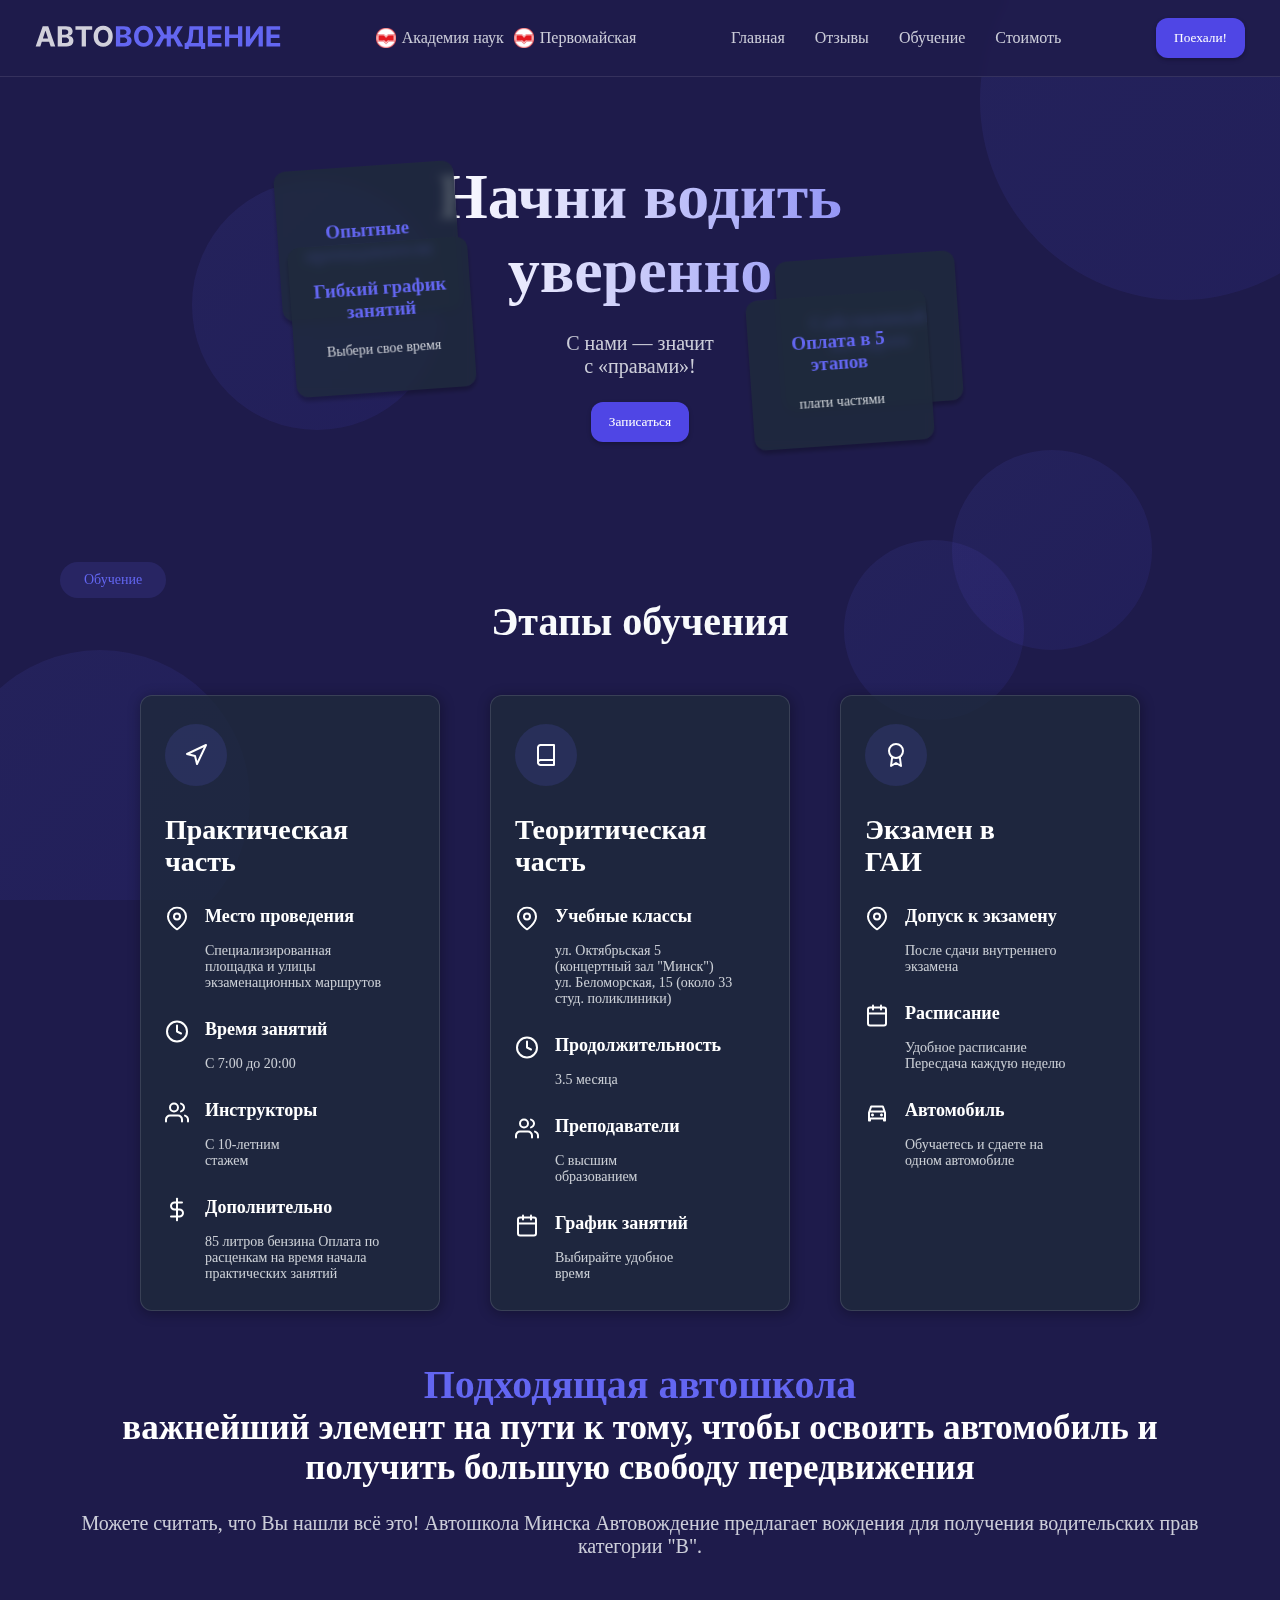
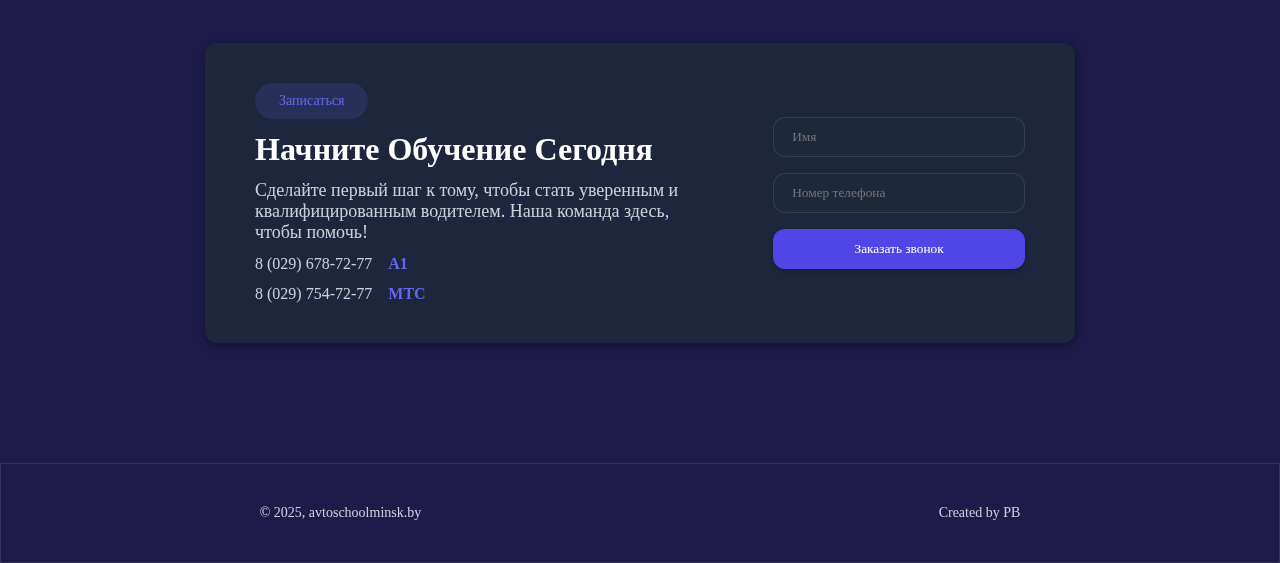
==== commit b5ddf34a: "main-page layout" ====
--- a/html/main_page.html
+++ b/html/main_page.html
@@ -100,12 +100,22 @@
       </div>
       <nav class="header__nav">
         <ul class="header__nav__list">
-          <li class="header__nav__list__item active"><a href="#" class="header__nav__list__item__link">Главная</a><span></span></li>
-          <li class="header__nav__list__item"><a href="#" class="header__nav__list__item__link">Отзывы</a><span></span></li>
+          <li class="header__nav__list__item active">
+            <a href="#" class="header__nav__list__item__link">Главная</a
+            ><span></span>
+          </li>
           <li class="header__nav__list__item">
-             <a href="#" class="header__nav__list__item__link">Обучение</a>
-            <span></span></li>
-          <li class="header__nav__list__item"><a href="#" class="header__nav__list__item__link">Стоимоть</a><span></span></li>
+            <a href="#" class="header__nav__list__item__link">Отзывы</a
+            ><span></span>
+          </li>
+          <li class="header__nav__list__item">
+            <a href="#" class="header__nav__list__item__link">Обучение</a>
+            <span></span>
+          </li>
+          <li class="header__nav__list__item">
+            <a href="#" class="header__nav__list__item__link">Стоимоть</a
+            ><span></span>
+          </li>
         </ul>
       </nav>
       <div class="header__action">
@@ -595,8 +605,6 @@
               </div>
             </div>
             <div class="stages__cards__item">
-
-
               <div class="stages__cards__item__logo">
                 <svg
                   width="24"
@@ -761,6 +769,65 @@
           </div>
         </div>
       </section>
+
+      <section class="registration">
+        <div class="container">
+          <h2 class="registration__title">
+            <span>Подходящая автошкола</span><br> важнейший элемент на пути к тому,
+            чтобы освоить автомобиль и получить большую свободу передвижения
+          </h2>
+          <h3 class="registration__subtitle">
+            Можете считать, что Вы нашли всё это! Автошкола Минска Автовождение
+            предлагает вождения для получения водительских прав категории "B".
+          </h3>
+          <div class="registration__call">
+            <div class="registration__call__content">
+              <div class="badge-container">
+                <div class="badge">
+                  <span class="badge__text">Записаться</span>
+                </div>
+              </div>
+              <h4 class="registration__call__content__title">
+                Начните Обучение Сегодня
+              </h4>
+              <p class="registration__call__content__text">
+                Сделайте первый шаг к тому, чтобы стать уверенным и
+                квалифицированным водителем. Наша команда здесь, чтобы помочь!
+              </p>
+              <p class="registration__call__content__phone">
+                8 (029) 678-72-77 <span>A1</span>
+              </p>
+              <p class="registration__call__content__phone">
+                8 (029) 754-72-77 <span>МТС</span>
+              </p>
+            </div>
+            <div class="registration__call__form">
+              <input
+                type="text"
+                data-name="name"
+                class="registration__call__form__input"
+                placeholder="Имя"
+              />
+              <input
+                type="text"
+                data-name="number"
+                class="registration__call__form__input"
+                placeholder="Номер телефона"
+              />
+              <button type="submit" class="registration__call__form__button button">
+                Заказать звонок
+              </button>
+            </div>
+          </div>
+        </div>
+      </section>
     </main>
+
+    <footer class="footer">
+      <ul class="footer__content">
+        <li class="footer__content__item">© 2025, avtoschoolminsk.by</li>
+        <li class="footer__content__item">Created by PB</li>
+      </ul>
+    </footer>
   </body>
 </html>
--- a/styles/main-page/css/style.css
+++ b/styles/main-page/css/style.css
@@ -261,6 +261,125 @@
   transform: scale(1.1) translateX(10px);
 }
 
+.registration {
+  padding: 50px 0px 120px;
+}
+.registration .container {
+  display: flex;
+  flex-direction: column;
+  align-items: center;
+}
+.registration__title {
+  color: #ffffff;
+  font-size: 35px;
+  text-align: center;
+  font-weight: 700;
+  margin-bottom: 24px;
+}
+.registration__title span {
+  color: #6366f1;
+  font-size: 40px;
+}
+.registration__subtitle {
+  color: rgba(248, 250, 252, 0.8);
+  text-align: center;
+  font-size: 20px;
+  font-weight: 500;
+  margin-bottom: 85px;
+}
+.registration__call {
+  background: rgba(30, 41, 59, 0.8);
+  border-radius: 12px;
+  padding: 40px 50px;
+  box-shadow: 1px 2px 6px 2px rgba(0, 0, 0, 0.25);
+  max-width: 75%;
+  display: flex;
+  gap: 70px;
+  transition: box-shadow 0.3s;
+}
+.registration__call:hover {
+  box-shadow: 1px 2px 25px 3px rgba(79, 70, 229, 0.3);
+}
+.registration__call__content {
+  display: flex;
+  flex-direction: column;
+  align-items: start;
+  gap: 12px;
+}
+.registration__call__content__title {
+  color: #fff;
+  font-size: 32px;
+  font-weight: 700;
+}
+.registration__call__content__text {
+  color: rgba(248, 250, 252, 0.8);
+  font-size: 18px;
+  font-weight: 500;
+}
+.registration__call__content__phone {
+  color: rgba(248, 250, 252, 0.8);
+  font-family: Inter;
+  font-size: 16px;
+  font-style: normal;
+  font-weight: 500;
+  line-height: normal;
+}
+.registration__call__content__phone span {
+  margin-left: 12px;
+  color: #6366f1;
+  font-size: 16px;
+  font-weight: 900;
+}
+.registration__call__form {
+  width: 70%;
+  display: flex;
+  flex-direction: column;
+  gap: 16px;
+  justify-content: center;
+  align-items: center;
+}
+.registration__call__form__input {
+  width: 100%;
+  background: rgba(30, 41, 59, 0.8);
+  outline: none;
+  border-radius: 12px;
+  border: 1px solid rgba(248, 250, 252, 0.1);
+  padding: 11px 18px;
+  color: rgba(248, 250, 252, 0.8);
+  transition-property: color box-shadow border padding;
+  transition-duration: 0.1s;
+}
+.registration__call__form__input:focus {
+  border: 3px rgba(248, 250, 252, 0.8352941176) solid;
+  box-shadow: 1px 2px 12px 3px rgba(79, 70, 229, 0.3);
+  color: #ffffff;
+  padding: 13px 20px;
+}
+.registration__call__form__button {
+  width: 100%;
+}
+
+.footer {
+  display: flex;
+  justify-content: center;
+  align-items: center;
+  width: 100%;
+  height: 100px;
+  background: #1E1B4B;
+  border: 1px solid rgba(255, 255, 255, 0.1);
+}
+.footer__content {
+  display: flex;
+  justify-content: space-around;
+  list-style: none;
+  width: 100%;
+}
+.footer__content__item {
+  color: rgba(248, 250, 252, 0.8);
+  font-size: 14px;
+  font-weight: 500;
+}
+
 body {
   background: #1E1B4B;
 }/*# sourceMappingURL=style.css.map */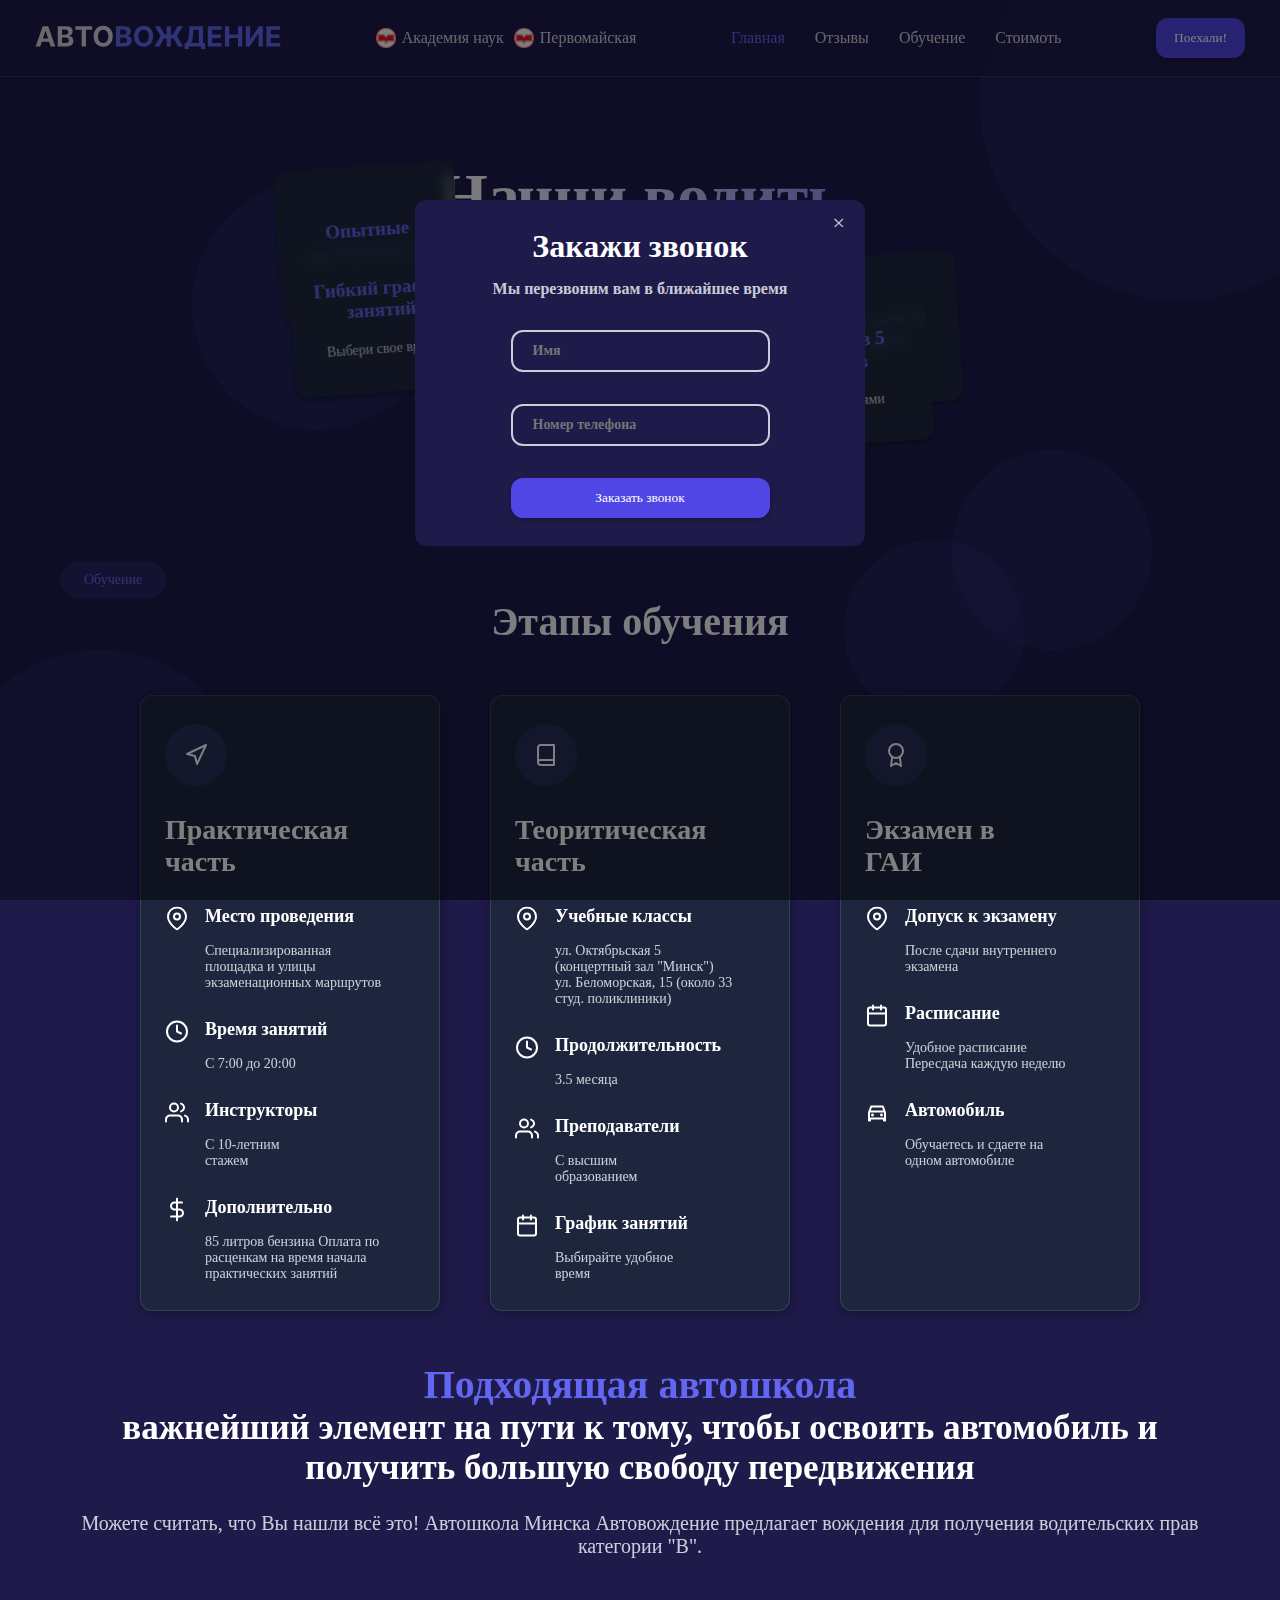
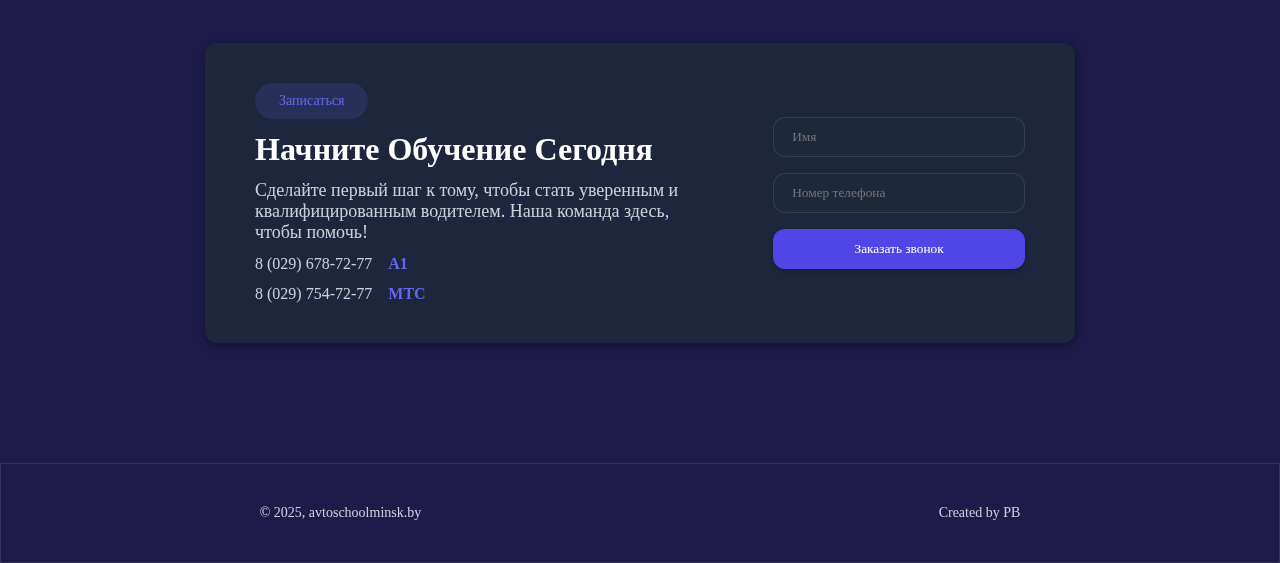
==== commit fcfa887b: "modal layout" ====
--- a/html/main_page.html
+++ b/html/main_page.html
@@ -14,6 +14,36 @@
       <div class="gradient-sphere sphere-3"></div>
       <div class="gradient-sphere sphere-4"></div>
       <div class="gradient-sphere sphere-5"></div>
+    </div>
+    <div class="modal open">
+      <div class="modal__overlay" data-close="true">
+        <div class="modal__window">
+          <header class="modal__window__header">
+            <span class="modal__window__header__close">&times;</span>
+            <h3 class="modal__window__header__title">Закажи звонок</h3>
+            <h4 class="modal__window__header__subtitle">Мы перезвоним вам в ближайшее время</h4>
+          </header>
+          <div class="modal__window__body">
+            <form class="modal__window__body__form" action="" method="post">
+              <input
+                data-type="name"
+                type="text"
+                class="modal__window__body__form__input"
+                placeholder="Имя"
+              />
+              <input
+                data-type="phone"
+                type="tel"
+                class="modal__window__body__form__input"
+                placeholder="Номер телефона"
+              />
+              <button class="modal__window__body__form__button button">
+                Заказать звонок
+              </button>
+            </form>
+          </div>
+        </div>
+      </div>
     </div>
 
     <header class="header">
@@ -773,8 +803,9 @@
       <section class="registration">
         <div class="container">
           <h2 class="registration__title">
-            <span>Подходящая автошкола</span><br> важнейший элемент на пути к тому,
-            чтобы освоить автомобиль и получить большую свободу передвижения
+            <span>Подходящая автошкола</span><br />
+            важнейший элемент на пути к тому, чтобы освоить автомобиль и
+            получить большую свободу передвижения
           </h2>
           <h3 class="registration__subtitle">
             Можете считать, что Вы нашли всё это! Автошкола Минска Автовождение
@@ -814,7 +845,10 @@
                 class="registration__call__form__input"
                 placeholder="Номер телефона"
               />
-              <button type="submit" class="registration__call__form__button button">
+              <button
+                type="submit"
+                class="registration__call__form__button button"
+              >
                 Заказать звонок
               </button>
             </div>
--- a/styles/css/style.css
+++ b/styles/css/style.css
@@ -18,159 +18,4 @@
   max-width: 1200px;
   margin: 0 auto;
   padding: 0 20px;
-}
-
-.button {
-  display: flex;
-  height: 40px;
-  padding: 12px 18px;
-  justify-content: center;
-  align-items: center;
-  border-radius: 12px;
-  background: #4f46e5;
-  box-shadow: 0px 2px 4px rgba(0, 0, 0, 0.25), 0px 0px 0px 0px rgba(79, 70, 229, 0.4);
-  outline: none;
-  color: #ffffff;
-  border: none;
-  font-weight: 500;
-  cursor: pointer;
-  transition: background 0.3s ease, transform 0.2s cubic-bezier(0.34, 1.56, 0.64, 1), box-shadow 0.3s ease;
-  position: relative;
-  overflow: hidden;
-  z-index: 1;
-}
-.button:hover {
-  background: #4338ca;
-  box-shadow: 0px 4px 8px rgba(0, 0, 0, 0.15), 0px 0px 12px 4px rgba(79, 70, 229, 0.3);
-  transform: translateY(-2px) scale(1.02);
-}
-.button:active {
-  background: #3730a3;
-  transform: translateY(1px) scale(0.98);
-  box-shadow: 0px 1px 2px rgba(0, 0, 0, 0.2), 0px 0px 6px 2px rgba(79, 70, 229, 0.2);
-}
-.button::after {
-  content: "";
-  position: absolute;
-  top: 0;
-  left: 0;
-  width: 100%;
-  height: 100%;
-  background: rgba(255, 255, 255, 0.1);
-  border-radius: 12px;
-  opacity: 0;
-  transition: opacity 0.3s ease, transform 0.4s ease;
-  transform: scale(0.95);
-  z-index: -1;
-}
-.button:hover::after {
-  opacity: 1;
-  transform: scale(1.05);
-}
-.button:focus-visible {
-  box-shadow: 0px 0px 0px 3px rgba(255, 255, 255, 0.8), 0px 0px 12px 6px rgba(79, 70, 229, 0.4);
-}
-
-/* Animated Background */
-.animated-bg {
-  position: fixed;
-  top: 0;
-  left: 0;
-  width: 100%;
-  height: 100%;
-  pointer-events: none;
-  z-index: -1;
-  overflow: hidden;
-}
-
-.gradient-sphere {
-  position: absolute;
-  border-radius: 50%;
-  background: linear-gradient(135deg, #6366F1, #4F46E5);
-  opacity: 0.1;
-  transition: transform 0.3s ease;
-  animation: floatSphere 20s infinite ease-in-out;
-  z-index: 10;
-}
-
-.sphere-1 {
-  width: 400px;
-  height: 400px;
-  top: -100px;
-  right: -100px;
-  animation-delay: 0s;
-}
-
-.sphere-2 {
-  width: 300px;
-  height: 300px;
-  bottom: -50px;
-  left: -50px;
-  animation-delay: -5s;
-}
-
-.sphere-3 {
-  width: 200px;
-  height: 200px;
-  top: 50%;
-  right: 10%;
-  animation-delay: -10s;
-}
-
-.sphere-4 {
-  width: 250px;
-  height: 250px;
-  top: 20%;
-  left: 15%;
-  animation-delay: -7s;
-}
-
-.sphere-5 {
-  width: 180px;
-  height: 180px;
-  bottom: 20%;
-  right: 20%;
-  animation-delay: -12s;
-}
-
-@keyframes floatSphere {
-  0%, 100% {
-    transform: translate(0, 0) scale(1);
-  }
-  25% {
-    transform: translate(50px, 30px) scale(1.1);
-  }
-  50% {
-    transform: translate(0, 60px) scale(1);
-  }
-  75% {
-    transform: translate(-50px, 30px) scale(0.9);
-  }
-}
-.badge-container {
-  display: flex;
-  justify-content: start;
-}
-.badge-container .badge {
-  display: flex;
-  justify-content: center;
-  align-items: center;
-  background: rgba(99, 102, 241, 0.15);
-  border-radius: 25px;
-  padding: 10px 24px;
-  transition: background 0.3s ease, transform 0.2s cubic-bezier(0.34, 1.56, 0.64, 1), box-shadow 0.3s ease;
-}
-.badge-container .badge__text {
-  color: #6366F1;
-  font-size: 14px;
-  font-weight: 500;
-  transition: color 0.5s;
-}
-.badge-container .badge:hover {
-  background: #4338ca;
-  box-shadow: 0px 4px 8px rgba(0, 0, 0, 0.15), 0px 0px 12px 4px rgba(79, 70, 229, 0.3);
-  transform: translateY(-2px) scale(1.02);
-}
-.badge-container .badge:hover .badge__text {
-  color: #ffffff;
 }/*# sourceMappingURL=style.css.map */--- a/styles/main-page/css/style.css
+++ b/styles/main-page/css/style.css
@@ -52,7 +52,7 @@
 .header__nav__list__item:hover span::after {
   transform: translateX(0);
 }
-.header__nav__list__item.active {
+.header__nav__list__item.active a {
   color: #6366F1;
 }
 .header__nav__list__item.active span::after {
@@ -295,10 +295,12 @@
   max-width: 75%;
   display: flex;
   gap: 70px;
-  transition: box-shadow 0.3s;
+  transition: box-shadow 0.3s, transform 0.3s;
 }
 .registration__call:hover {
   box-shadow: 1px 2px 25px 3px rgba(79, 70, 229, 0.3);
+  transform: scale(1.1);
+  background: rgb(30, 41, 59);
 }
 .registration__call__content {
   display: flex;
@@ -380,6 +382,253 @@
   font-weight: 500;
 }
 
+.button {
+  display: flex;
+  height: 40px;
+  padding: 12px 18px;
+  justify-content: center;
+  align-items: center;
+  border-radius: 12px;
+  background: #4f46e5;
+  box-shadow: 0px 2px 4px rgba(0, 0, 0, 0.25), 0px 0px 0px 0px rgba(79, 70, 229, 0.4);
+  outline: none;
+  color: #ffffff;
+  border: none;
+  font-weight: 500;
+  cursor: pointer;
+  transition: background 0.3s ease, transform 0.2s cubic-bezier(0.34, 1.56, 0.64, 1), box-shadow 0.3s ease;
+  position: relative;
+  overflow: hidden;
+  z-index: 1;
+}
+.button:hover {
+  background: #4338ca;
+  box-shadow: 0px 4px 8px rgba(0, 0, 0, 0.15), 0px 0px 12px 4px rgba(79, 70, 229, 0.3);
+  transform: translateY(-2px) scale(1.02);
+}
+.button:active {
+  background: #3730a3;
+  transform: translateY(1px) scale(0.98);
+  box-shadow: 0px 1px 2px rgba(0, 0, 0, 0.2), 0px 0px 6px 2px rgba(79, 70, 229, 0.2);
+}
+.button::after {
+  content: "";
+  position: absolute;
+  top: 0;
+  left: 0;
+  width: 100%;
+  height: 100%;
+  background: rgba(255, 255, 255, 0.1);
+  border-radius: 12px;
+  opacity: 0;
+  transition: opacity 0.3s ease, transform 0.4s ease;
+  transform: scale(0.95);
+  z-index: -1;
+}
+.button:hover::after {
+  opacity: 1;
+  transform: scale(1.05);
+}
+.button:focus-visible {
+  box-shadow: 0px 0px 0px 3px rgba(255, 255, 255, 0.8), 0px 0px 12px 6px rgba(79, 70, 229, 0.4);
+}
+
+/* Animated Background */
+.animated-bg {
+  position: fixed;
+  top: 0;
+  left: 0;
+  width: 100%;
+  height: 100%;
+  pointer-events: none;
+  z-index: -1;
+  overflow: hidden;
+}
+
+.gradient-sphere {
+  position: absolute;
+  border-radius: 50%;
+  background: linear-gradient(135deg, #6366F1, #4F46E5);
+  opacity: 0.1;
+  transition: transform 0.3s ease;
+  animation: floatSphere 20s infinite ease-in-out;
+  z-index: 10;
+}
+
+.sphere-1 {
+  width: 400px;
+  height: 400px;
+  top: -100px;
+  right: -100px;
+  animation-delay: 0s;
+}
+
+.sphere-2 {
+  width: 300px;
+  height: 300px;
+  bottom: -50px;
+  left: -50px;
+  animation-delay: -5s;
+}
+
+.sphere-3 {
+  width: 200px;
+  height: 200px;
+  top: 50%;
+  right: 10%;
+  animation-delay: -10s;
+}
+
+.sphere-4 {
+  width: 250px;
+  height: 250px;
+  top: 20%;
+  left: 15%;
+  animation-delay: -7s;
+}
+
+.sphere-5 {
+  width: 180px;
+  height: 180px;
+  bottom: 20%;
+  right: 20%;
+  animation-delay: -12s;
+}
+
+@keyframes floatSphere {
+  0%, 100% {
+    transform: translate(0, 0) scale(1);
+  }
+  25% {
+    transform: translate(50px, 30px) scale(1.1);
+  }
+  50% {
+    transform: translate(0, 60px) scale(1);
+  }
+  75% {
+    transform: translate(-50px, 30px) scale(0.9);
+  }
+}
+.badge-container {
+  display: flex;
+  justify-content: start;
+}
+.badge-container .badge {
+  display: flex;
+  justify-content: center;
+  align-items: center;
+  background: rgba(99, 102, 241, 0.15);
+  border-radius: 25px;
+  padding: 10px 24px;
+  transition: background 0.3s ease, transform 0.2s cubic-bezier(0.34, 1.56, 0.64, 1), box-shadow 0.3s ease;
+}
+.badge-container .badge__text {
+  color: #6366F1;
+  font-size: 14px;
+  font-weight: 500;
+  transition: color 0.5s;
+}
+.badge-container .badge:hover {
+  background: #4338ca;
+  box-shadow: 0px 4px 8px rgba(0, 0, 0, 0.15), 0px 0px 12px 4px rgba(79, 70, 229, 0.3);
+  transform: translateY(-2px) scale(1.02);
+}
+.badge-container .badge:hover .badge__text {
+  color: #ffffff;
+}
+
+.modal__overlay, .modal__window {
+  opacity: 0;
+  z-index: -1;
+}
+.modal__overlay {
+  top: 0;
+  bottom: 0;
+  right: 0;
+  left: 0;
+  position: fixed;
+  background: rgba(0, 0, 0, 0);
+  transition: background 0.2s ease-in;
+}
+.modal.open .modal__overlay, .modal.open .modal__window {
+  opacity: 1;
+  z-index: 1000;
+}
+.modal.open .modal__overlay {
+  background: rgba(0, 0, 0, 0.5);
+}
+.modal__window {
+  max-width: 100%;
+  width: 450px;
+  border-radius: 12px;
+  padding: 28px 40px;
+  background: #1E1B4B;
+  transform: translateY(200px);
+  margin: 0 auto;
+  transition: transform 0.2s ease-in;
+  display: flex;
+  flex-direction: column;
+  align-items: center;
+  gap: 32px;
+}
+.modal__window__header {
+  display: flex;
+  flex-direction: column;
+  align-items: center;
+  gap: 15px;
+}
+.modal__window__header__close {
+  color: rgba(248, 250, 252, 0.8);
+  position: absolute;
+  right: 20px;
+  top: 10px;
+  font-size: 22px;
+  cursor: pointer;
+}
+.modal__window__header__title {
+  color: #ffffff;
+  text-align: center;
+  font-size: 32px;
+  font-weight: 700;
+}
+.modal__window__header__subtitle {
+  color: rgba(248, 250, 252, 0.8);
+  text-align: center;
+  font-size: 16px;
+  font-weight: 700;
+}
+.modal__window__body {
+  width: 70%;
+}
+.modal__window__body__form {
+  display: flex;
+  flex-direction: column;
+  align-items: center;
+  gap: 32px;
+}
+.modal__window__body__form__input {
+  color: rgba(248, 250, 252, 0.8);
+  transition-property: color box-shadow border padding;
+  transition-duration: 0.1s;
+  width: 100%;
+  background: #1E1B4B;
+  padding: 11px 20px;
+  outline: none;
+  border-radius: 12px;
+  border: 2px solid rgba(248, 250, 252, 0.8);
+}
+.modal__window__body__form__input:focus {
+  box-shadow: 1px 2px 12px 3px rgba(79, 70, 229, 0.3);
+  color: #ffffff;
+}
+.modal__window__body__form__input::placeholder {
+  font-size: 14px;
+  font-weight: 700;
+}
+.modal__window__body__form__button {
+  width: 100%;
+}
+
 body {
   background: #1E1B4B;
 }/*# sourceMappingURL=style.css.map */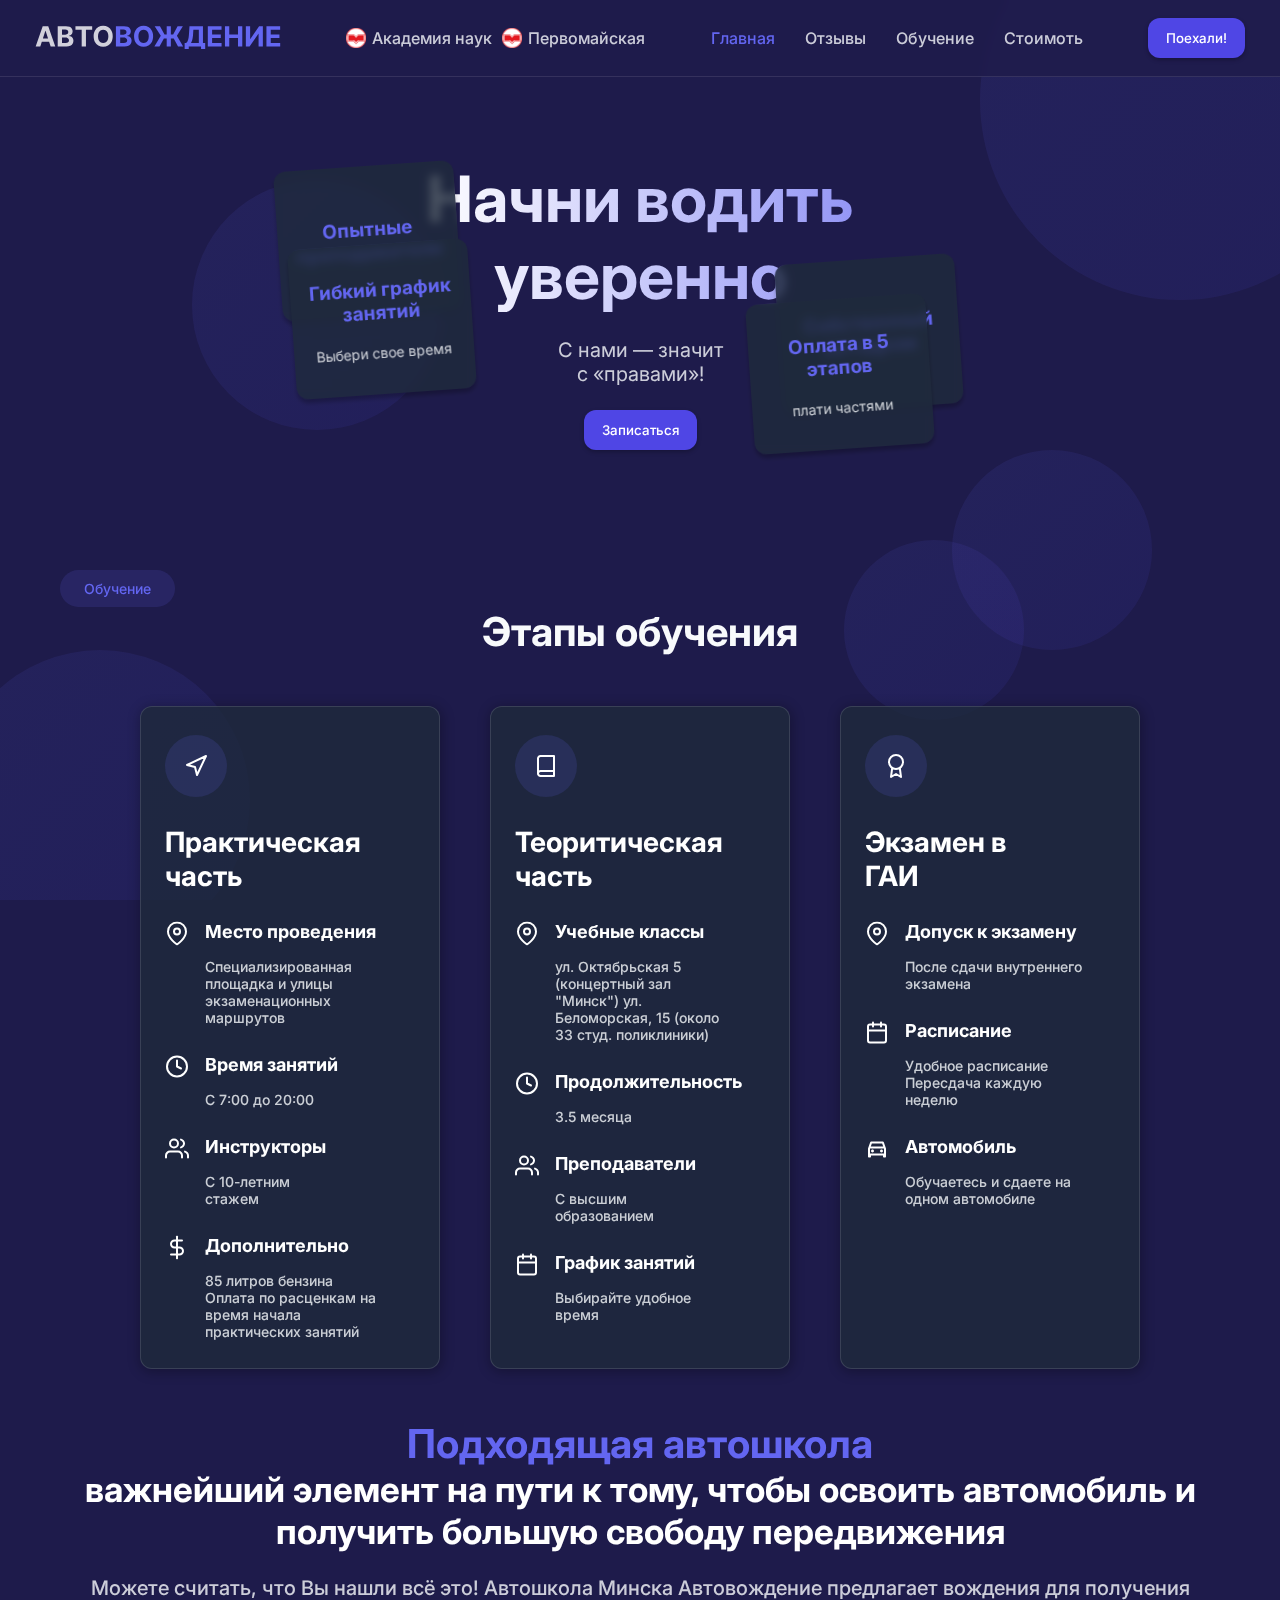
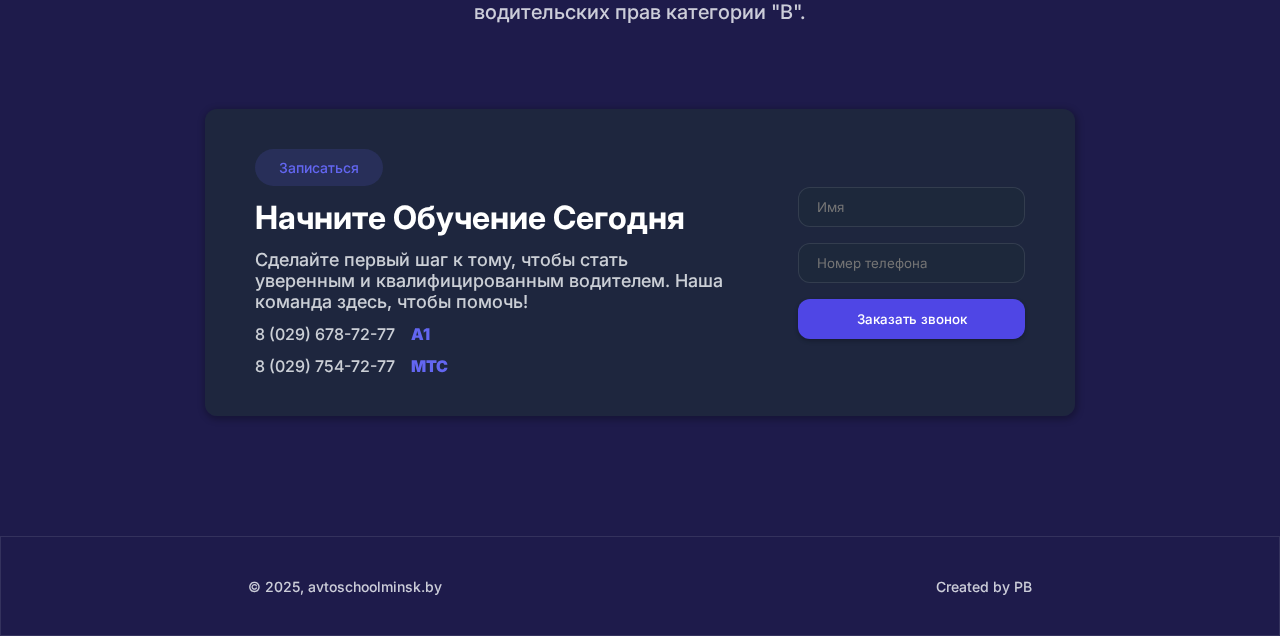
==== commit dfa60e63: "burger menu" ====
--- a/html/main_page.html
+++ b/html/main_page.html
@@ -6,6 +6,10 @@
     <link rel="stylesheet" href="../styles/css/style.css" />
     <link rel="stylesheet" href="../styles/main-page/css/style.css" />
     <title>Автовождение - Главная</title>
+    <script defer src="../js/base.js"></script>
+    <script defer src="../js/modal.js"></script>
+    <script defer src="../js/main_modal.js"></script>
+    <script defer src="../js/burger_menu.js"></script>
   </head>
   <body>
     <div class="animated-bg">
@@ -15,141 +19,138 @@
       <div class="gradient-sphere sphere-4"></div>
       <div class="gradient-sphere sphere-5"></div>
     </div>
-    <div class="modal open">
-      <div class="modal__overlay" data-close="true">
-        <div class="modal__window">
-          <header class="modal__window__header">
-            <span class="modal__window__header__close">&times;</span>
-            <h3 class="modal__window__header__title">Закажи звонок</h3>
-            <h4 class="modal__window__header__subtitle">Мы перезвоним вам в ближайшее время</h4>
-          </header>
-          <div class="modal__window__body">
-            <form class="modal__window__body__form" action="" method="post">
-              <input
-                data-type="name"
-                type="text"
-                class="modal__window__body__form__input"
-                placeholder="Имя"
-              />
-              <input
-                data-type="phone"
-                type="tel"
-                class="modal__window__body__form__input"
-                placeholder="Номер телефона"
-              />
-              <button class="modal__window__body__form__button button">
-                Заказать звонок
-              </button>
-            </form>
+
+    <header class="header">
+      <div class="header__container">
+        <div class="header__logo">
+          <svg
+            xmlns="http://www.w3.org/2000/svg"
+            width="246"
+            height="26"
+            viewBox="0 0 246 21"
+            fill="none"
+          >
+            <path
+              d="M5.27983 21H0.666193L7.69602 0.636363H13.2443L20.2642 21H15.6506L10.5497 5.28977H10.3906L5.27983 21ZM4.99148 12.9957H15.8892V16.3565H4.99148V12.9957ZM22.7152 21V0.636363H30.8686C32.3667 0.636363 33.6162 0.858428 34.6172 1.30256C35.6181 1.74669 36.3705 2.36316 36.8743 3.15199C37.3781 3.93419 37.63 4.8357 37.63 5.85653C37.63 6.65199 37.4709 7.35133 37.1527 7.95455C36.8345 8.55114 36.397 9.04167 35.8402 9.42614C35.29 9.80398 34.6603 10.0724 33.951 10.2315V10.4304C34.7266 10.4635 35.4524 10.6823 36.1286 11.0866C36.8113 11.491 37.3648 12.0578 37.7891 12.7869C38.2133 13.5095 38.4254 14.3712 38.4254 15.3722C38.4254 16.4527 38.157 17.4171 37.62 18.2656C37.0897 19.1075 36.3042 19.7737 35.2635 20.2642C34.2228 20.7547 32.9401 21 31.4155 21H22.7152ZM27.0206 17.4801H30.5305C31.7304 17.4801 32.6054 17.2514 33.1555 16.794C33.7057 16.33 33.9808 15.7135 33.9808 14.9446C33.9808 14.3812 33.8449 13.884 33.5732 13.4531C33.3014 13.0223 32.9136 12.6842 32.4098 12.4389C31.9126 12.1937 31.3194 12.071 30.63 12.071H27.0206V17.4801ZM27.0206 9.15767H30.2124C30.8023 9.15767 31.326 9.05492 31.7834 8.84943C32.2474 8.63731 32.612 8.33902 32.8771 7.95455C33.1489 7.57008 33.2848 7.10938 33.2848 6.57244C33.2848 5.83665 33.023 5.24337 32.4993 4.79261C31.9822 4.34186 31.2464 4.11648 30.2919 4.11648H27.0206V9.15767ZM40.4513 4.18608V0.636363H57.1758V4.18608H50.9414V21H46.6857V4.18608H40.4513ZM77.7134 10.8182C77.7134 13.0388 77.2925 14.928 76.4506 16.4858C75.6154 18.0436 74.4753 19.2334 73.0302 20.0554C71.5917 20.8707 69.9743 21.2784 68.1779 21.2784C66.3683 21.2784 64.7442 20.8674 63.3058 20.0455C61.8673 19.2235 60.7305 18.0336 59.8952 16.4759C59.06 14.9181 58.6424 13.0322 58.6424 10.8182C58.6424 8.59754 59.06 6.70833 59.8952 5.15057C60.7305 3.5928 61.8673 2.40625 63.3058 1.59091C64.7442 0.768939 66.3683 0.357954 68.1779 0.357954C69.9743 0.357954 71.5917 0.768939 73.0302 1.59091C74.4753 2.40625 75.6154 3.5928 76.4506 5.15057C77.2925 6.70833 77.7134 8.59754 77.7134 10.8182ZM73.3484 10.8182C73.3484 9.37973 73.1329 8.16667 72.7021 7.17898C72.2778 6.19129 71.6779 5.44224 70.9023 4.93182C70.1268 4.4214 69.2186 4.16619 68.1779 4.16619C67.1372 4.16619 66.229 4.4214 65.4535 4.93182C64.6779 5.44224 64.0747 6.19129 63.6438 7.17898C63.2196 8.16667 63.0075 9.37973 63.0075 10.8182C63.0075 12.2566 63.2196 13.4697 63.6438 14.4574C64.0747 15.4451 64.6779 16.1941 65.4535 16.7045C66.229 17.215 67.1372 17.4702 68.1779 17.4702C69.2186 17.4702 70.1268 17.215 70.9023 16.7045C71.6779 16.1941 72.2778 15.4451 72.7021 14.4574C73.1329 13.4697 73.3484 12.2566 73.3484 10.8182Z"
+              fill="white"
+              fill-opacity="0.8"
+            />
+            <path
+              d="M80.9027 21V0.636363H89.0561C90.5542 0.636363 91.8037 0.858428 92.8047 1.30256C93.8056 1.74669 94.558 2.36316 95.0618 3.15199C95.5656 3.93419 95.8175 4.8357 95.8175 5.85653C95.8175 6.65199 95.6584 7.35133 95.3402 7.95455C95.022 8.55114 94.5845 9.04167 94.0277 9.42614C93.4775 9.80398 92.8478 10.0724 92.1385 10.2315V10.4304C92.9141 10.4635 93.6399 10.6823 94.3161 11.0866C94.9988 11.491 95.5523 12.0578 95.9766 12.7869C96.4008 13.5095 96.6129 14.3712 96.6129 15.3722C96.6129 16.4527 96.3445 17.4171 95.8075 18.2656C95.2772 19.1075 94.4917 19.7737 93.451 20.2642C92.4103 20.7547 91.1276 21 89.603 21H80.9027ZM85.2081 17.4801H88.718C89.9179 17.4801 90.7929 17.2514 91.343 16.794C91.8932 16.33 92.1683 15.7135 92.1683 14.9446C92.1683 14.3812 92.0324 13.884 91.7607 13.4531C91.4889 13.0223 91.1011 12.6842 90.5973 12.4389C90.1001 12.1937 89.5069 12.071 88.8175 12.071H85.2081V17.4801ZM85.2081 9.15767H88.3999C88.9898 9.15767 89.5135 9.05492 89.9709 8.84943C90.4349 8.63731 90.7995 8.33902 91.0646 7.95455C91.3364 7.57008 91.4723 7.10938 91.4723 6.57244C91.4723 5.83665 91.2105 5.24337 90.6868 4.79261C90.1697 4.34186 89.4339 4.11648 88.4794 4.11648H85.2081V9.15767ZM118.127 10.8182C118.127 13.0388 117.707 14.928 116.865 16.4858C116.029 18.0436 114.889 19.2334 113.444 20.0554C112.006 20.8707 110.388 21.2784 108.592 21.2784C106.782 21.2784 105.158 20.8674 103.72 20.0455C102.281 19.2235 101.145 18.0336 100.309 16.4759C99.4741 14.9181 99.0565 13.0322 99.0565 10.8182C99.0565 8.59754 99.4741 6.70833 100.309 5.15057C101.145 3.5928 102.281 2.40625 103.72 1.59091C105.158 0.768939 106.782 0.357954 108.592 0.357954C110.388 0.357954 112.006 0.768939 113.444 1.59091C114.889 2.40625 116.029 3.5928 116.865 5.15057C117.707 6.70833 118.127 8.59754 118.127 10.8182ZM113.762 10.8182C113.762 9.37973 113.547 8.16667 113.116 7.17898C112.692 6.19129 112.092 5.44224 111.316 4.93182C110.541 4.4214 109.633 4.16619 108.592 4.16619C107.551 4.16619 106.643 4.4214 105.868 4.93182C105.092 5.44224 104.489 6.19129 104.058 7.17898C103.634 8.16667 103.422 9.37973 103.422 10.8182C103.422 12.2566 103.634 13.4697 104.058 14.4574C104.489 15.4451 105.092 16.1941 105.868 16.7045C106.643 17.215 107.551 17.4702 108.592 17.4702C109.633 17.4702 110.541 17.215 111.316 16.7045C112.092 16.1941 112.692 15.4451 113.116 14.4574C113.547 13.4697 113.762 12.2566 113.762 10.8182ZM135.871 0.636363V21H131.695V0.636363H135.871ZM119.395 21L125.779 10.2614L119.664 0.636363H124.963L129.537 9.01847H138.138L142.593 0.636363H147.873L141.907 10.2315L148.171 21H143.03L138.725 12.9957H128.911L124.496 21H119.395ZM149.635 25.9119V17.5696H151.017C151.488 17.2315 151.919 16.7543 152.31 16.1378C152.701 15.5147 153.036 14.6562 153.314 13.5625C153.592 12.4621 153.791 11.0237 153.911 9.24716L154.487 0.636363H167.96V17.5696H170.188V25.892H166.051V21H153.771V25.9119H149.635ZM155.989 17.5696H163.824V4.18608H158.365L158.047 9.24716C157.961 10.5928 157.818 11.786 157.619 12.8267C157.427 13.8674 157.192 14.7789 156.913 15.5611C156.642 16.3366 156.333 17.0062 155.989 17.5696ZM172.805 21V0.636363H186.527V4.18608H177.11V9.03835H185.821V12.5881H177.11V17.4503H186.566V21H172.805ZM189.95 21V0.636363H194.255V9.03835H202.995V0.636363H207.29V21H202.995V12.5881H194.255V21H189.95ZM210.84 0.636363H215.136V13.4432H215.305L224.104 0.636363H227.873V21H223.567V8.18324H223.418L214.569 21H210.84V0.636363ZM231.43 21V0.636363H245.152V4.18608H235.735V9.03835H244.446V12.5881H235.735V17.4503H245.191V21H231.43Z"
+              fill="#6366F1"
+            />
+          </svg>
+        </div>
+        <button class="header__burger">
+          <span></span>
+        </button>
+        <div class="header__location">
+          <div class="header__location__item">
+            <svg
+              width="20"
+              height="20"
+              viewBox="0 0 20 20"
+              fill="none"
+              xmlns="http://www.w3.org/2000/svg"
+              xmlns:xlink="http://www.w3.org/1999/xlink"
+            >
+              <rect width="20" height="20" fill="url(#pattern0_81_361)" />
+              <defs>
+                <pattern
+                  id="pattern0_81_361"
+                  patternContentUnits="objectBoundingBox"
+                  width="1"
+                  height="1"
+                >
+                  <use xlink:href="#image0_81_361" transform="scale(0.0045045)" />
+                </pattern>
+                <image
+                  id="image0_81_361"
+                  width="222"
+                  height="222"
+                  preserveAspectRatio="none"
+                  xlink:href="[data-uri]"
+                />
+              </defs>
+            </svg>
+            <span class="header__location__item__text">Академия наук</span>
+          </div>
+          <div class="header__location__item">
+            <svg
+              width="20"
+              height="20"
+              viewBox="0 0 20 20"
+              fill="none"
+              xmlns="http://www.w3.org/2000/svg"
+              xmlns:xlink="http://www.w3.org/1999/xlink"
+            >
+              <rect width="20" height="20" fill="url(#pattern0_81_361)" />
+              <defs>
+                <pattern
+                  id="pattern0_81_361"
+                  patternContentUnits="objectBoundingBox"
+                  width="1"
+                  height="1"
+                >
+                  <use xlink:href="#image0_81_361" transform="scale(0.0045045)" />
+                </pattern>
+                <image
+                  id="image0_81_361"
+                  width="222"
+                  height="222"
+                  preserveAspectRatio="none"
+                  xlink:href="[data-uri]"
+                />
+              </defs>
+            </svg>
+            <span class="header__location__item__text">Первомайская</span>
           </div>
         </div>
-      </div>
-    </div>
-
-    <header class="header">
-      <div class="header__logo">
-        <svg
-          xmlns="http://www.w3.org/2000/svg"
-          width="246"
-          height="26"
-          viewBox="0 0 246 21"
-          fill="none"
-        >
-          <path
-            d="M5.27983 21H0.666193L7.69602 0.636363H13.2443L20.2642 21H15.6506L10.5497 5.28977H10.3906L5.27983 21ZM4.99148 12.9957H15.8892V16.3565H4.99148V12.9957ZM22.7152 21V0.636363H30.8686C32.3667 0.636363 33.6162 0.858428 34.6172 1.30256C35.6181 1.74669 36.3705 2.36316 36.8743 3.15199C37.3781 3.93419 37.63 4.8357 37.63 5.85653C37.63 6.65199 37.4709 7.35133 37.1527 7.95455C36.8345 8.55114 36.397 9.04167 35.8402 9.42614C35.29 9.80398 34.6603 10.0724 33.951 10.2315V10.4304C34.7266 10.4635 35.4524 10.6823 36.1286 11.0866C36.8113 11.491 37.3648 12.0578 37.7891 12.7869C38.2133 13.5095 38.4254 14.3712 38.4254 15.3722C38.4254 16.4527 38.157 17.4171 37.62 18.2656C37.0897 19.1075 36.3042 19.7737 35.2635 20.2642C34.2228 20.7547 32.9401 21 31.4155 21H22.7152ZM27.0206 17.4801H30.5305C31.7304 17.4801 32.6054 17.2514 33.1555 16.794C33.7057 16.33 33.9808 15.7135 33.9808 14.9446C33.9808 14.3812 33.8449 13.884 33.5732 13.4531C33.3014 13.0223 32.9136 12.6842 32.4098 12.4389C31.9126 12.1937 31.3194 12.071 30.63 12.071H27.0206V17.4801ZM27.0206 9.15767H30.2124C30.8023 9.15767 31.326 9.05492 31.7834 8.84943C32.2474 8.63731 32.612 8.33902 32.8771 7.95455C33.1489 7.57008 33.2848 7.10938 33.2848 6.57244C33.2848 5.83665 33.023 5.24337 32.4993 4.79261C31.9822 4.34186 31.2464 4.11648 30.2919 4.11648H27.0206V9.15767ZM40.4513 4.18608V0.636363H57.1758V4.18608H50.9414V21H46.6857V4.18608H40.4513ZM77.7134 10.8182C77.7134 13.0388 77.2925 14.928 76.4506 16.4858C75.6154 18.0436 74.4753 19.2334 73.0302 20.0554C71.5917 20.8707 69.9743 21.2784 68.1779 21.2784C66.3683 21.2784 64.7442 20.8674 63.3058 20.0455C61.8673 19.2235 60.7305 18.0336 59.8952 16.4759C59.06 14.9181 58.6424 13.0322 58.6424 10.8182C58.6424 8.59754 59.06 6.70833 59.8952 5.15057C60.7305 3.5928 61.8673 2.40625 63.3058 1.59091C64.7442 0.768939 66.3683 0.357954 68.1779 0.357954C69.9743 0.357954 71.5917 0.768939 73.0302 1.59091C74.4753 2.40625 75.6154 3.5928 76.4506 5.15057C77.2925 6.70833 77.7134 8.59754 77.7134 10.8182ZM73.3484 10.8182C73.3484 9.37973 73.1329 8.16667 72.7021 7.17898C72.2778 6.19129 71.6779 5.44224 70.9023 4.93182C70.1268 4.4214 69.2186 4.16619 68.1779 4.16619C67.1372 4.16619 66.229 4.4214 65.4535 4.93182C64.6779 5.44224 64.0747 6.19129 63.6438 7.17898C63.2196 8.16667 63.0075 9.37973 63.0075 10.8182C63.0075 12.2566 63.2196 13.4697 63.6438 14.4574C64.0747 15.4451 64.6779 16.1941 65.4535 16.7045C66.229 17.215 67.1372 17.4702 68.1779 17.4702C69.2186 17.4702 70.1268 17.215 70.9023 16.7045C71.6779 16.1941 72.2778 15.4451 72.7021 14.4574C73.1329 13.4697 73.3484 12.2566 73.3484 10.8182Z"
-            fill="white"
-            fill-opacity="0.8"
-          />
-          <path
-            d="M80.9027 21V0.636363H89.0561C90.5542 0.636363 91.8037 0.858428 92.8047 1.30256C93.8056 1.74669 94.558 2.36316 95.0618 3.15199C95.5656 3.93419 95.8175 4.8357 95.8175 5.85653C95.8175 6.65199 95.6584 7.35133 95.3402 7.95455C95.022 8.55114 94.5845 9.04167 94.0277 9.42614C93.4775 9.80398 92.8478 10.0724 92.1385 10.2315V10.4304C92.9141 10.4635 93.6399 10.6823 94.3161 11.0866C94.9988 11.491 95.5523 12.0578 95.9766 12.7869C96.4008 13.5095 96.6129 14.3712 96.6129 15.3722C96.6129 16.4527 96.3445 17.4171 95.8075 18.2656C95.2772 19.1075 94.4917 19.7737 93.451 20.2642C92.4103 20.7547 91.1276 21 89.603 21H80.9027ZM85.2081 17.4801H88.718C89.9179 17.4801 90.7929 17.2514 91.343 16.794C91.8932 16.33 92.1683 15.7135 92.1683 14.9446C92.1683 14.3812 92.0324 13.884 91.7607 13.4531C91.4889 13.0223 91.1011 12.6842 90.5973 12.4389C90.1001 12.1937 89.5069 12.071 88.8175 12.071H85.2081V17.4801ZM85.2081 9.15767H88.3999C88.9898 9.15767 89.5135 9.05492 89.9709 8.84943C90.4349 8.63731 90.7995 8.33902 91.0646 7.95455C91.3364 7.57008 91.4723 7.10938 91.4723 6.57244C91.4723 5.83665 91.2105 5.24337 90.6868 4.79261C90.1697 4.34186 89.4339 4.11648 88.4794 4.11648H85.2081V9.15767ZM118.127 10.8182C118.127 13.0388 117.707 14.928 116.865 16.4858C116.029 18.0436 114.889 19.2334 113.444 20.0554C112.006 20.8707 110.388 21.2784 108.592 21.2784C106.782 21.2784 105.158 20.8674 103.72 20.0455C102.281 19.2235 101.145 18.0336 100.309 16.4759C99.4741 14.9181 99.0565 13.0322 99.0565 10.8182C99.0565 8.59754 99.4741 6.70833 100.309 5.15057C101.145 3.5928 102.281 2.40625 103.72 1.59091C105.158 0.768939 106.782 0.357954 108.592 0.357954C110.388 0.357954 112.006 0.768939 113.444 1.59091C114.889 2.40625 116.029 3.5928 116.865 5.15057C117.707 6.70833 118.127 8.59754 118.127 10.8182ZM113.762 10.8182C113.762 9.37973 113.547 8.16667 113.116 7.17898C112.692 6.19129 112.092 5.44224 111.316 4.93182C110.541 4.4214 109.633 4.16619 108.592 4.16619C107.551 4.16619 106.643 4.4214 105.868 4.93182C105.092 5.44224 104.489 6.19129 104.058 7.17898C103.634 8.16667 103.422 9.37973 103.422 10.8182C103.422 12.2566 103.634 13.4697 104.058 14.4574C104.489 15.4451 105.092 16.1941 105.868 16.7045C106.643 17.215 107.551 17.4702 108.592 17.4702C109.633 17.4702 110.541 17.215 111.316 16.7045C112.092 16.1941 112.692 15.4451 113.116 14.4574C113.547 13.4697 113.762 12.2566 113.762 10.8182ZM135.871 0.636363V21H131.695V0.636363H135.871ZM119.395 21L125.779 10.2614L119.664 0.636363H124.963L129.537 9.01847H138.138L142.593 0.636363H147.873L141.907 10.2315L148.171 21H143.03L138.725 12.9957H128.911L124.496 21H119.395ZM149.635 25.9119V17.5696H151.017C151.488 17.2315 151.919 16.7543 152.31 16.1378C152.701 15.5147 153.036 14.6562 153.314 13.5625C153.592 12.4621 153.791 11.0237 153.911 9.24716L154.487 0.636363H167.96V17.5696H170.188V25.892H166.051V21H153.771V25.9119H149.635ZM155.989 17.5696H163.824V4.18608H158.365L158.047 9.24716C157.961 10.5928 157.818 11.786 157.619 12.8267C157.427 13.8674 157.192 14.7789 156.913 15.5611C156.642 16.3366 156.333 17.0062 155.989 17.5696ZM172.805 21V0.636363H186.527V4.18608H177.11V9.03835H185.821V12.5881H177.11V17.4503H186.566V21H172.805ZM189.95 21V0.636363H194.255V9.03835H202.995V0.636363H207.29V21H202.995V12.5881H194.255V21H189.95ZM210.84 0.636363H215.136V13.4432H215.305L224.104 0.636363H227.873V21H223.567V8.18324H223.418L214.569 21H210.84V0.636363ZM231.43 21V0.636363H245.152V4.18608H235.735V9.03835H244.446V12.5881H235.735V17.4503H245.191V21H231.43Z"
-            fill="#6366F1"
-          />
-        </svg>
-      </div>
-      <div class="header__location">
-        <div class="header__location__item">
-          <svg
-            width="20"
-            height="20"
-            viewBox="0 0 20 20"
-            fill="none"
-            xmlns="http://www.w3.org/2000/svg"
-            xmlns:xlink="http://www.w3.org/1999/xlink"
-          >
-            <rect width="20" height="20" fill="url(#pattern0_81_361)" />
-            <defs>
-              <pattern
-                id="pattern0_81_361"
-                patternContentUnits="objectBoundingBox"
-                width="1"
-                height="1"
-              >
-                <use xlink:href="#image0_81_361" transform="scale(0.0045045)" />
-              </pattern>
-              <image
-                id="image0_81_361"
-                width="222"
-                height="222"
-                preserveAspectRatio="none"
-                xlink:href="[data-uri]"
-              />
-            </defs>
-          </svg>
-          <span class="header__location__item__text">Академия наук</span>
-        </div>
-        <div class="header__location__item">
-          <svg
-            width="20"
-            height="20"
-            viewBox="0 0 20 20"
-            fill="none"
-            xmlns="http://www.w3.org/2000/svg"
-            xmlns:xlink="http://www.w3.org/1999/xlink"
-          >
-            <rect width="20" height="20" fill="url(#pattern0_81_361)" />
-            <defs>
-              <pattern
-                id="pattern0_81_361"
-                patternContentUnits="objectBoundingBox"
-                width="1"
-                height="1"
-              >
-                <use xlink:href="#image0_81_361" transform="scale(0.0045045)" />
-              </pattern>
-              <image
-                id="image0_81_361"
-                width="222"
-                height="222"
-                preserveAspectRatio="none"
-                xlink:href="[data-uri]"
-              />
-            </defs>
-          </svg>
-          <span class="header__location__item__text">Первомайская</span>
+        <nav class="header__nav">
+          <ul class="header__nav__list">
+            <li class="header__nav__list__item active">
+              <a href="#" class="header__nav__list__item__link">Главная</a
+              ><span></span>
+            </li>
+            <li class="header__nav__list__item">
+              <a href="#" class="header__nav__list__item__link">Отзывы</a
+              ><span></span>
+            </li>
+            <li class="header__nav__list__item">
+              <a href="#" class="header__nav__list__item__link">Обучение</a>
+              <span></span>
+            </li>
+            <li class="header__nav__list__item">
+              <a href="#" class="header__nav__list__item__link">Стоимоть</a
+              ><span></span>
+            </li>
+          </ul>
+        </nav>
+        <div class="header__action">
+          <button class="header__action__button button" data-btn="open_modal">Поехали!</button>
         </div>
       </div>
-      <nav class="header__nav">
-        <ul class="header__nav__list">
-          <li class="header__nav__list__item active">
-            <a href="#" class="header__nav__list__item__link">Главная</a
-            ><span></span>
-          </li>
-          <li class="header__nav__list__item">
-            <a href="#" class="header__nav__list__item__link">Отзывы</a
-            ><span></span>
-          </li>
-          <li class="header__nav__list__item">
-            <a href="#" class="header__nav__list__item__link">Обучение</a>
-            <span></span>
-          </li>
-          <li class="header__nav__list__item">
-            <a href="#" class="header__nav__list__item__link">Стоимоть</a
-            ><span></span>
-          </li>
-        </ul>
-      </nav>
-      <div class="header__action">
-        <button class="header__action__button button">Поехали!</button>
+      <div class="header__mobile">
+        <nav class="header__nav mobile">
+          <ul class="header__nav__list">
+            <li class="header__nav__list__item active">
+              <a href="#" class="header__nav__list__item__link">Главная</a
+              ><span></span>
+            </li>
+            <li class="header__nav__list__item">
+              <a href="#" class="header__nav__list__item__link">Отзывы</a
+              ><span></span>
+            </li>
+            <li class="header__nav__list__item">
+              <a href="#" class="header__nav__list__item__link">Обучение</a>
+              <span></span>
+            </li>
+            <li class="header__nav__list__item">
+              <a href="#" class="header__nav__list__item__link">Стоимоть</a
+              ><span></span>
+            </li>
+          </ul>
+        </nav>
       </div>
     </header>
 
@@ -177,7 +178,7 @@
               С нами — значит<br />
               с «правами»!
             </h3>
-            <button class="hero__content__button button">Записаться</button>
+            <button class="hero__content__button button" data-btn="open_modal">Записаться</button>
           </div>
         </div>
       </section>
@@ -848,6 +849,7 @@
               <button
                 type="submit"
                 class="registration__call__form__button button"
+                data-btn="open_modal"
               >
                 Заказать звонок
               </button>
--- a/styles/css/style.css
+++ b/styles/css/style.css
@@ -1,6 +1,6 @@
 @font-face {
   font-family: "Inter";
-  src: url(../../assets/font/Inter-VariableFont_opszwght.ttf);
+  src: url("../../assets/font/Inter.ttf");
 }
 * {
   margin: 0;
--- a/styles/main-page/css/style.css
+++ b/styles/main-page/css/style.css
@@ -6,14 +6,64 @@
   background: rgba(30, 27, 75, 0.85);
   backdrop-filter: blur(5px);
   padding: 18px 35px;
+}
+.header__container {
   display: flex;
   justify-content: space-between;
   align-items: center;
 }
+.header__burger {
+  display: none;
+}
+@media (max-width: 784px) {
+  .header__burger {
+    display: block;
+    background: none;
+    border: none;
+    outline: none;
+    position: relative;
+    width: 30px;
+    height: 25px;
+  }
+  .header__burger::after, .header__burger::before,
+  .header__burger span {
+    transition: all 0.3s ease;
+    position: absolute;
+    width: 100%;
+    display: block;
+    height: 4px;
+    background: #ffffff;
+  }
+  .header__burger::before {
+    content: "";
+    top: 0;
+  }
+  .header__burger::after {
+    content: "";
+    bottom: 0;
+  }
+  .header__burger span {
+    top: calc(50% - 2px);
+  }
+  .header__burger.active span {
+    opacity: 0;
+  }
+  .header__burger.active::before {
+    transform: rotate(45deg) translate(5px, 5px);
+  }
+  .header__burger.active::after {
+    transform: rotate(-45deg) translate(5px, -5px);
+  }
+}
 .header__location {
   display: flex;
   gap: 10px;
 }
+@media (max-width: 784px) {
+  .header__location {
+    display: none;
+  }
+}
 .header__location__item {
   display: flex;
   align-items: center;
@@ -21,6 +71,24 @@
 .header__location__item__text {
   color: rgba(248, 250, 252, 0.8);
   margin-left: 6px;
+}
+@media (max-width: 784px) {
+  .header__nav {
+    display: none;
+  }
+  .header__nav.mobile {
+    display: flex;
+    justify-content: center;
+  }
+}
+@media (max-width: 784px) {
+  .header.active .header__nav.mobile {
+    display: flex;
+  }
+}
+.header.active .header__nav.mobile .header__nav__list {
+  flex-direction: column;
+  font-size: 25px;
 }
 .header__nav__list {
   display: flex;
@@ -58,6 +126,35 @@
 .header__nav__list__item.active span::after {
   background: #4F46E5;
   box-shadow: 0px 0px 3px 2px rgba(79, 70, 229, 0.3);
+}
+@media (max-width: 784px) {
+  .header__action {
+    display: none;
+  }
+}
+.header__mobile {
+  opacity: 0;
+  height: 100vh;
+  width: 100%;
+  background: #1E1B4B;
+  position: absolute;
+  display: flex;
+  justify-content: center;
+  align-items: center;
+  top: 0;
+  left: 0;
+  z-index: -1;
+  transform: translateY(-200%);
+  transition: 0.3s;
+}
+.header__mobile.active {
+  opacity: 1;
+  transform: translateY(0);
+}
+@media (max-width: 784px) {
+  .header.active {
+    background: rgb(30, 27, 75);
+  }
 }
 
 .hero {
@@ -540,90 +637,97 @@
 .modal__overlay, .modal__window {
   opacity: 0;
   z-index: -1;
+  transition: all 0.3s ease-out;
 }
 .modal__overlay {
+  position: fixed;
   top: 0;
+  left: 0;
+  right: 0;
   bottom: 0;
-  right: 0;
-  left: 0;
-  position: fixed;
-  background: rgba(0, 0, 0, 0);
-  transition: background 0.2s ease-in;
-}
-.modal.open .modal__overlay, .modal.open .modal__window {
+  background: rgba(0, 0, 0, 0.6);
+  backdrop-filter: blur(5px);
+  display: flex;
+  justify-content: center;
+  align-items: center;
+}
+.modal.open .modal__overlay,
+.modal.open .modal__window {
   opacity: 1;
   z-index: 1000;
 }
-.modal.open .modal__overlay {
-  background: rgba(0, 0, 0, 0.5);
+.modal.open .modal__window {
+  transform: translateY(0);
 }
 .modal__window {
-  max-width: 100%;
-  width: 450px;
+  width: 90%;
+  max-width: 450px;
   border-radius: 12px;
-  padding: 28px 40px;
   background: #1E1B4B;
-  transform: translateY(200px);
+  box-shadow: 0 10px 25px rgba(0, 0, 0, 0.3);
+  padding: 28px;
+  transform: translateY(-50px);
   margin: 0 auto;
-  transition: transform 0.2s ease-in;
+  position: relative;
+}
+.modal__window__header {
   display: flex;
   flex-direction: column;
   align-items: center;
-  gap: 32px;
-}
-.modal__window__header {
+  gap: 12px;
+  margin-bottom: 24px;
+  position: relative;
+}
+.modal__window__header__close {
+  color: #a0aec0;
+  position: absolute;
+  right: 0;
+  top: 0;
+  font-size: 28px;
+  cursor: pointer;
+  transition: color 0.2s;
+  line-height: 1;
+}
+.modal__window__header__close:hover {
+  color: #ffffff;
+}
+.modal__window__header__title {
+  color: #ffffff;
+  font-size: 24px;
+  font-weight: 600;
+  margin: 0;
+}
+.modal__window__header__subtitle {
+  color: #a0aec0;
+  font-size: 14px;
+  font-weight: 400;
+  margin: 0;
+}
+.modal__window__body {
+  width: 100%;
+}
+.modal__window__body__form {
   display: flex;
   flex-direction: column;
-  align-items: center;
-  gap: 15px;
-}
-.modal__window__header__close {
-  color: rgba(248, 250, 252, 0.8);
-  position: absolute;
-  right: 20px;
-  top: 10px;
-  font-size: 22px;
-  cursor: pointer;
-}
-.modal__window__header__title {
-  color: #ffffff;
-  text-align: center;
-  font-size: 32px;
-  font-weight: 700;
-}
-.modal__window__header__subtitle {
-  color: rgba(248, 250, 252, 0.8);
-  text-align: center;
-  font-size: 16px;
-  font-weight: 700;
-}
-.modal__window__body {
-  width: 70%;
-}
-.modal__window__body__form {
-  display: flex;
-  flex-direction: column;
-  align-items: center;
-  gap: 32px;
+  gap: 20px;
 }
 .modal__window__body__form__input {
-  color: rgba(248, 250, 252, 0.8);
-  transition-property: color box-shadow border padding;
-  transition-duration: 0.1s;
-  width: 100%;
-  background: #1E1B4B;
-  padding: 11px 20px;
+  width: 100%;
+  padding: 12px 16px;
+  border-radius: 8px;
+  border: 1px solid #4a5568;
+  background: rgba(30, 41, 59, 0.8);
+  color: #ffffff;
+  font-size: 14px;
+  transition: all 0.2s;
+}
+.modal__window__body__form__input::placeholder {
+  color: #718096;
+}
+.modal__window__body__form__input:focus {
   outline: none;
-  border-radius: 12px;
-  border: 2px solid rgba(248, 250, 252, 0.8);
-}
-.modal__window__body__form__input:focus {
-  box-shadow: 1px 2px 12px 3px rgba(79, 70, 229, 0.3);
-  color: #ffffff;
-}
-.modal__window__body__form__input::placeholder {
-  font-size: 14px;
-  font-weight: 700;
+  border-color: #667eea;
+  box-shadow: 0 0 0 3px rgba(102, 126, 234, 0.2);
 }
 .modal__window__body__form__button {
   width: 100%;
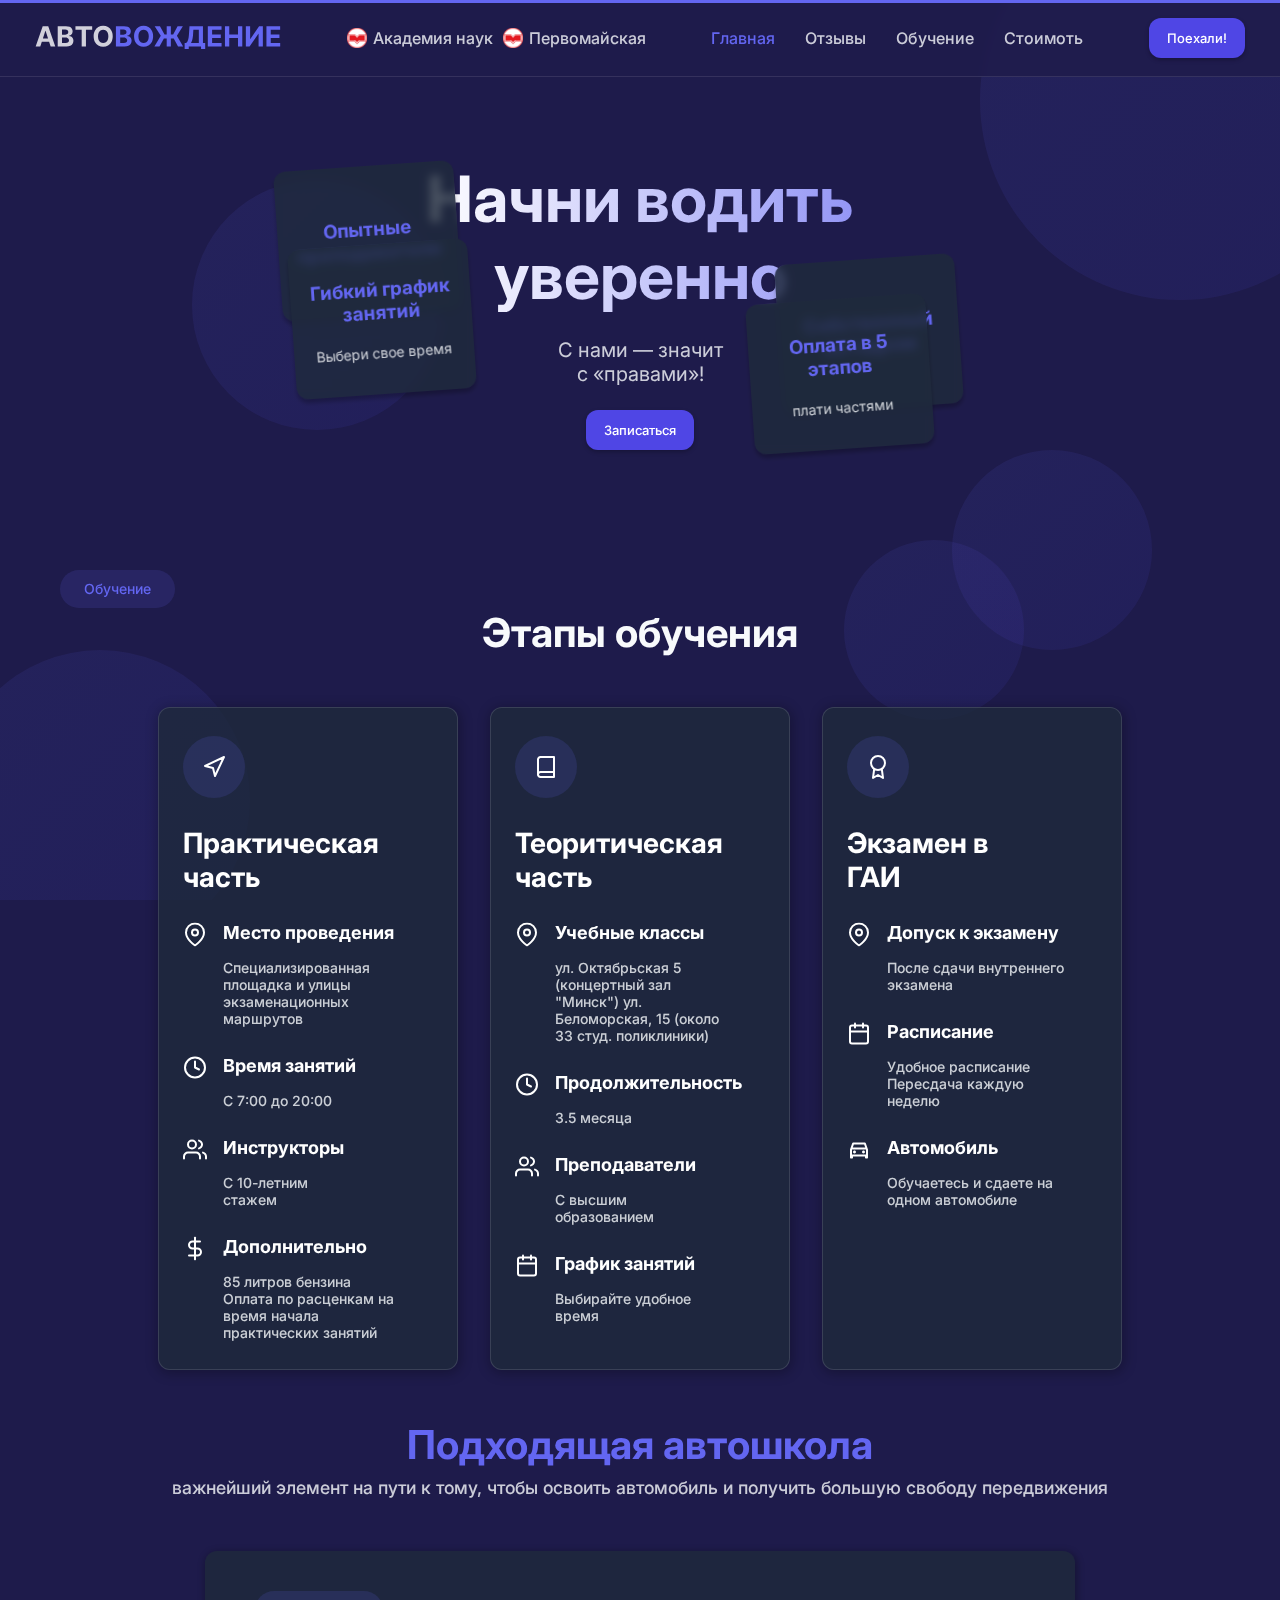
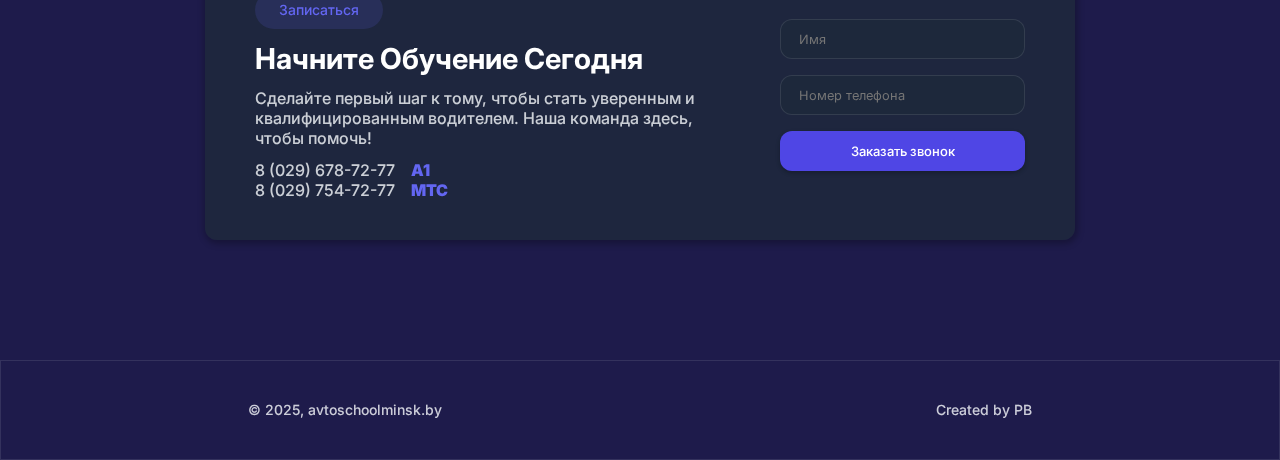
==== commit 4ab5d924: "progress bar, adaptive layout, hide header" ====
--- a/html/main_page.html
+++ b/html/main_page.html
@@ -10,9 +10,14 @@
     <script defer src="../js/modal.js"></script>
     <script defer src="../js/main_modal.js"></script>
     <script defer src="../js/burger_menu.js"></script>
+    <script defer src="../js/hide_header.js"></script>
+    <script defer src="../js/progressbar.js"></script>
   </head>
   <body>
-    <div class="animated-bg">
+    <div class="progress-bar">
+      <div class="progress-bar__line"></div>
+    </div>
+    <div class="animated-bg light">
       <div class="gradient-sphere sphere-1"></div>
       <div class="gradient-sphere sphere-2"></div>
       <div class="gradient-sphere sphere-3"></div>
@@ -804,34 +809,37 @@
       <section class="registration">
         <div class="container">
           <h2 class="registration__title">
-            <span>Подходящая автошкола</span><br />
-            важнейший элемент на пути к тому, чтобы освоить автомобиль и
-            получить большую свободу передвижения
+            Подходящая автошкола
           </h2>
-          <h3 class="registration__subtitle">
-            Можете считать, что Вы нашли всё это! Автошкола Минска Автовождение
-            предлагает вождения для получения водительских прав категории "B".
-          </h3>
+          <h3 class="registration__subtitle">важнейший элемент на пути к тому, чтобы освоить автомобиль и
+            получить большую свободу передвижения</h3>
           <div class="registration__call">
             <div class="registration__call__content">
-              <div class="badge-container">
-                <div class="badge">
-                  <span class="badge__text">Записаться</span>
-                </div>
+              <div class="registration__call__content__text-container">
+                <div class="badge-container">
+                  <div class="badge">
+                    <span class="badge__text">Записаться</span>
+                  </div>
+                </div>
+                <h4 class="registration__call__content__title">
+                  Начните Обучение Сегодня
+                </h4>
+                <p class="registration__call__content__text">
+                  Сделайте первый шаг к тому, чтобы стать уверенным и
+                  квалифицированным водителем. Наша команда здесь, чтобы помочь!
+                </p>
               </div>
-              <h4 class="registration__call__content__title">
-                Начните Обучение Сегодня
-              </h4>
-              <p class="registration__call__content__text">
-                Сделайте первый шаг к тому, чтобы стать уверенным и
-                квалифицированным водителем. Наша команда здесь, чтобы помочь!
-              </p>
-              <p class="registration__call__content__phone">
-                8 (029) 678-72-77 <span>A1</span>
-              </p>
-              <p class="registration__call__content__phone">
-                8 (029) 754-72-77 <span>МТС</span>
-              </p>
+              <div class="registration__call__content__phone-container">
+                <p class="registration__call__content__phone">
+                  8 (029) 678-72-77 <span>A1</span>
+                </p>
+                <p class="registration__call__content__phone">
+                  8 (029) 754-72-77 <span>МТС</span>
+                </p>
+              </div>
+              
+
+              
             </div>
             <div class="registration__call__form">
               <input
@@ -849,7 +857,6 @@
               <button
                 type="submit"
                 class="registration__call__form__button button"
-                data-btn="open_modal"
               >
                 Заказать звонок
               </button>
--- a/styles/css/style.css
+++ b/styles/css/style.css
@@ -9,8 +9,26 @@
   font-family: "Inter";
 }
 
+html {
+  font-size: 16px;
+}
+@media (max-width: 1100px) {
+  html {
+    font-size: 14px;
+  }
+}
+@media (max-width: 784px) {
+  html {
+    font-size: 12px;
+  }
+}
+@media (max-width: 480px) {
+  html {
+    font-size: 10px;
+  }
+}
+
 body {
-  font-size: 16px;
   font-weight: 500;
 }
 
--- a/styles/main-page/css/style.css
+++ b/styles/main-page/css/style.css
@@ -6,11 +6,23 @@
   background: rgba(30, 27, 75, 0.85);
   backdrop-filter: blur(5px);
   padding: 18px 35px;
+  transform: translateY(0);
+  transition: transform 0.3s linear;
+}
+.header.hide {
+  transform: translateY(-100px);
+}
+@media (max-width: 1100px) {
+  .header__logo svg {
+    width: 200px;
+  }
 }
 .header__container {
   display: flex;
   justify-content: space-between;
   align-items: center;
+  max-width: 1400px;
+  margin: 0 auto;
 }
 .header__burger {
   display: none;
@@ -59,11 +71,16 @@
   display: flex;
   gap: 10px;
 }
-@media (max-width: 784px) {
+@media (max-width: 1000px) {
   .header__location {
     display: none;
   }
 }
+@media (max-width: 784px) {
+  .header__location {
+    display: none;
+  }
+}
 .header__location__item {
   display: flex;
   align-items: center;
@@ -71,6 +88,7 @@
 .header__location__item__text {
   color: rgba(248, 250, 252, 0.8);
   margin-left: 6px;
+  font-size: 1rem;
 }
 @media (max-width: 784px) {
   .header__nav {
@@ -80,6 +98,9 @@
     display: flex;
     justify-content: center;
   }
+  .header__nav.mobile .header__nav__list__item__link {
+    font-size: 1.3rem;
+  }
 }
 @media (max-width: 784px) {
   .header.active .header__nav.mobile {
@@ -88,7 +109,6 @@
 }
 .header.active .header__nav.mobile .header__nav__list {
   flex-direction: column;
-  font-size: 25px;
 }
 .header__nav__list {
   display: flex;
@@ -103,6 +123,7 @@
 .header__nav__list__item__link {
   color: rgba(248, 250, 252, 0.8);
   text-decoration: none;
+  font-size: 1rem;
 }
 .header__nav__list__item span::after {
   content: "";
@@ -174,7 +195,7 @@
 }
 .hero__content__title {
   font-family: Inter;
-  font-size: 64px;
+  font-size: 4rem;
   font-style: normal;
   font-weight: 700;
   background: linear-gradient(90deg, #ffffff 0%, #6366F1 73%);
@@ -186,7 +207,7 @@
 }
 .hero__content__subtitle {
   font-weight: 400;
-  font-size: 20px;
+  font-size: 1.25rem;
   color: rgba(248, 250, 252, 0.8);
   margin-top: 24px;
 }
@@ -198,8 +219,8 @@
   position: absolute;
   transform: rotate(-4deg);
   display: flex;
-  width: 180px;
-  height: 150px;
+  width: 11.25rem;
+  height: 9.375rem;
   padding: 28px 19px;
   flex-direction: column;
   align-items: center;
@@ -210,6 +231,11 @@
   box-shadow: 0px 4px 4px 0px rgba(0, 0, 0, 0.25);
   backdrop-filter: blur(5px);
 }
+@media (max-width: 550px) {
+  .flying-card {
+    display: none;
+  }
+}
 .flying-card:nth-of-type(1) {
   right: 6%;
   top: 34%;
@@ -233,12 +259,12 @@
 .flying-card__title {
   color: #6366F1;
   text-align: center;
-  font-size: 19px;
+  font-size: 1.18rem;
   font-weight: 700;
 }
 .flying-card__text {
   color: rgba(248, 250, 252, 0.8);
-  font-size: 14px;
+  font-size: 0.875rem;
   font-weight: 400;
 }
 
@@ -261,23 +287,29 @@
     transform: translateY(0px) rotate(-4deg);
   }
 }
+@media (max-width: 784px) {
+  .stages {
+    pointer-events: none;
+  }
+}
 .stages__title {
   color: #f8fafc;
   text-align: center;
-  font-size: 40px;
+  font-size: 2.5rem;
   font-weight: 700;
   margin-bottom: 50px;
 }
 .stages__cards {
   display: flex;
   justify-content: center;
-  gap: 50px;
+  flex-wrap: wrap;
+  gap: 2rem;
 }
 .stages__cards__item {
   user-select: none;
   position: relative;
-  width: 300px;
-  padding: 28px 24px;
+  width: 18.75rem;
+  padding: 1.75rem 1.5rem;
   background: rgba(30, 41, 59, 0.8);
   border-radius: 12px;
   box-shadow: 1px 2px 12px 2px rgba(0, 0, 0, 0.25);
@@ -309,46 +341,46 @@
   background: rgba(255, 255, 255, 0.5647058824);
 }
 .stages__cards__item__logo {
-  z-index: 10px;
-  display: flex;
-  width: 62px;
-  height: 62px;
-  padding: 17px 19px;
+  z-index: 10;
+  display: flex;
+  width: 3.875rem;
+  height: 3.875rem;
+  padding: 1.0625rem 1.1875rem;
   align-items: center;
   border-radius: 31px;
   background: rgba(99, 102, 241, 0.15);
-  margin-bottom: 28px;
+  margin-bottom: 1.75rem;
 }
 .stages__cards__item__title {
-  z-index: 10px;
+  z-index: 10;
   color: #fff;
-  font-size: 28px;
+  font-size: 1.75rem;
   font-weight: 700;
-  margin-bottom: 28px;
+  margin-bottom: 1.75rem;
 }
 .stages__cards__item__content {
   z-index: 10;
 }
 .stages__cards__item__content__block {
   display: flex;
-  gap: 16px;
+  gap: 1rem;
   transition: transform 0.5s, scale 0.5s;
 }
 .stages__cards__item__content__block:not(:last-of-type) {
-  margin-bottom: 28px;
+  margin-bottom: 1.75rem;
 }
 .stages__cards__item__content__block:hover {
   transform: translateX(10px) translateY(-5px) scale(1.05);
 }
 .stages__cards__item__content__block__content__title {
   color: #ffffff;
-  font-size: 18px;
+  font-size: 1.125rem;
   font-weight: 700;
-  margin-bottom: 16px;
+  margin-bottom: 1rem;
 }
 .stages__cards__item__content__block__content__text {
   color: rgba(248, 250, 252, 0.8);
-  font-size: 14px;
+  font-size: 0.875rem;
   font-weight: 500;
   max-width: 85%;
   transition: transform 0.5s, scale 0.5s, color 0.5s;
@@ -359,7 +391,7 @@
 }
 
 .registration {
-  padding: 50px 0px 120px;
+  padding: 3.125rem 0rem 7.5rem;
 }
 .registration .container {
   display: flex;
@@ -367,73 +399,156 @@
   align-items: center;
 }
 .registration__title {
-  color: #ffffff;
-  font-size: 35px;
+  color: #6366f1;
+  font-size: 2.5rem;
   text-align: center;
   font-weight: 700;
-  margin-bottom: 24px;
-}
-.registration__title span {
-  color: #6366f1;
-  font-size: 40px;
+  margin-bottom: 0.5rem;
+}
+@media (max-width: 480px) {
+  .registration__title {
+    margin-bottom: 1.5rem;
+  }
 }
 .registration__subtitle {
   color: rgba(248, 250, 252, 0.8);
   text-align: center;
-  font-size: 20px;
+  font-size: 1.1rem;
   font-weight: 500;
-  margin-bottom: 85px;
+  margin-bottom: 3.3125rem;
+}
+@media (max-width: 480px) {
+  .registration__subtitle {
+    display: none;
+  }
 }
 .registration__call {
   background: rgba(30, 41, 59, 0.8);
   border-radius: 12px;
-  padding: 40px 50px;
+  padding: 2.5rem 3.125rem;
   box-shadow: 1px 2px 6px 2px rgba(0, 0, 0, 0.25);
   max-width: 75%;
   display: flex;
-  gap: 70px;
+  align-items: center;
+  gap: 4.375rem;
   transition: box-shadow 0.3s, transform 0.3s;
+}
+@media (max-width: 900px) {
+  .registration__call {
+    gap: 2.6rem;
+  }
+}
+@media (max-width: 784px) {
+  .registration__call {
+    flex-direction: column;
+  }
+  .registration__call__content {
+    flex-direction: row;
+  }
+  .registration__call__content__subtitle {
+    text-align: center;
+  }
+}
+@media (max-width: 620px) {
+  .registration__call {
+    max-width: 100%;
+  }
 }
 .registration__call:hover {
   box-shadow: 1px 2px 25px 3px rgba(79, 70, 229, 0.3);
   transform: scale(1.1);
   background: rgb(30, 41, 59);
 }
+@media (max-width: 784px) {
+  .registration__call:hover {
+    box-shadow: 1px 2px 6px 2px rgba(0, 0, 0, 0.25);
+    transform: scale(1);
+    background: rgba(30, 41, 59, 0.8);
+  }
+}
 .registration__call__content {
   display: flex;
   flex-direction: column;
-  align-items: start;
-  gap: 12px;
+  gap: 0.75rem;
+}
+@media (max-width: 784px) {
+  .registration__call__content {
+    flex-direction: row;
+    align-items: center;
+    justify-content: space-between;
+  }
+}
+@media (max-width: 480px) {
+  .registration__call__content {
+    flex-direction: column;
+    text-align: center;
+  }
+}
+.registration__call__content__text-container {
+  display: flex;
+  flex-direction: column;
+  justify-content: start;
+  gap: 0.75rem;
+}
+@media (max-width: 784px) {
+  .registration__call__content__text-container {
+    max-width: 60%;
+  }
+}
+@media (max-width: 480px) {
+  .registration__call__content__text-container {
+    max-width: 100%;
+  }
 }
 .registration__call__content__title {
   color: #fff;
-  font-size: 32px;
+  font-size: 1.8rem;
   font-weight: 700;
 }
 .registration__call__content__text {
   color: rgba(248, 250, 252, 0.8);
-  font-size: 18px;
+  font-size: 1rem;
   font-weight: 500;
 }
+@media (max-width: 900px) {
+  .registration__call__content__text {
+    font-size: 0.9rem;
+  }
+}
+@media (max-width: 480px) {
+  .registration__call__content__text {
+    display: none;
+  }
+}
 .registration__call__content__phone {
   color: rgba(248, 250, 252, 0.8);
   font-family: Inter;
-  font-size: 16px;
+  font-size: 1rem;
   font-style: normal;
   font-weight: 500;
   line-height: normal;
 }
+@media (max-width: 900px) {
+  .registration__call__content__phone {
+    font-size: 0.9rem;
+  }
+}
 .registration__call__content__phone span {
-  margin-left: 12px;
+  margin-left: 0.75rem;
   color: #6366f1;
-  font-size: 16px;
+  font-size: 1rem;
   font-weight: 900;
+}
+@media (max-width: 900px) {
+  .registration__call__content__phone span {
+    font-size: 0.9rem;
+  }
 }
 .registration__call__form {
   width: 70%;
   display: flex;
   flex-direction: column;
-  gap: 16px;
+  gap: 1rem;
   justify-content: center;
   align-items: center;
 }
@@ -443,16 +558,21 @@
   outline: none;
   border-radius: 12px;
   border: 1px solid rgba(248, 250, 252, 0.1);
-  padding: 11px 18px;
-  color: rgba(248, 250, 252, 0.8);
-  transition-property: color box-shadow border padding;
+  padding: 0.6875rem 1.125rem;
+  color: rgba(248, 250, 252, 0.8);
   transition-duration: 0.1s;
+}
+.registration__call__form__input::placeholder {
+  font-size: 0.8rem;
+}
+.registration__call__form__input:placeholder-shown {
+  text-overflow: ellipsis;
 }
 .registration__call__form__input:focus {
   border: 3px rgba(248, 250, 252, 0.8352941176) solid;
   box-shadow: 1px 2px 12px 3px rgba(79, 70, 229, 0.3);
   color: #ffffff;
-  padding: 13px 20px;
+  padding: 0.8125rem 1.25rem;
 }
 .registration__call__form__button {
   width: 100%;
@@ -475,14 +595,15 @@
 }
 .footer__content__item {
   color: rgba(248, 250, 252, 0.8);
-  font-size: 14px;
+  font-size: 0.875rem;
   font-weight: 500;
 }
 
 .button {
   display: flex;
-  height: 40px;
-  padding: 12px 18px;
+  font-size: 0.81rem;
+  height: 2.5rem;
+  padding: 0.75rem 1.125rem;
   justify-content: center;
   align-items: center;
   border-radius: 12px;
@@ -616,12 +737,12 @@
   align-items: center;
   background: rgba(99, 102, 241, 0.15);
   border-radius: 25px;
-  padding: 10px 24px;
+  padding: 0.65rem 1.5rem;
   transition: background 0.3s ease, transform 0.2s cubic-bezier(0.34, 1.56, 0.64, 1), box-shadow 0.3s ease;
 }
 .badge-container .badge__text {
   color: #6366F1;
-  font-size: 14px;
+  font-size: 0.875rem;
   font-weight: 500;
   transition: color 0.5s;
 }
@@ -733,6 +854,18 @@
   width: 100%;
 }
 
+.progress-bar {
+  height: 3px;
+  width: 100%;
+  position: fixed;
+  top: 0;
+  z-index: 1000;
+}
+.progress-bar__line {
+  background: #6366F1;
+  height: 100%;
+}
+
 body {
   background: #1E1B4B;
 }/*# sourceMappingURL=style.css.map */